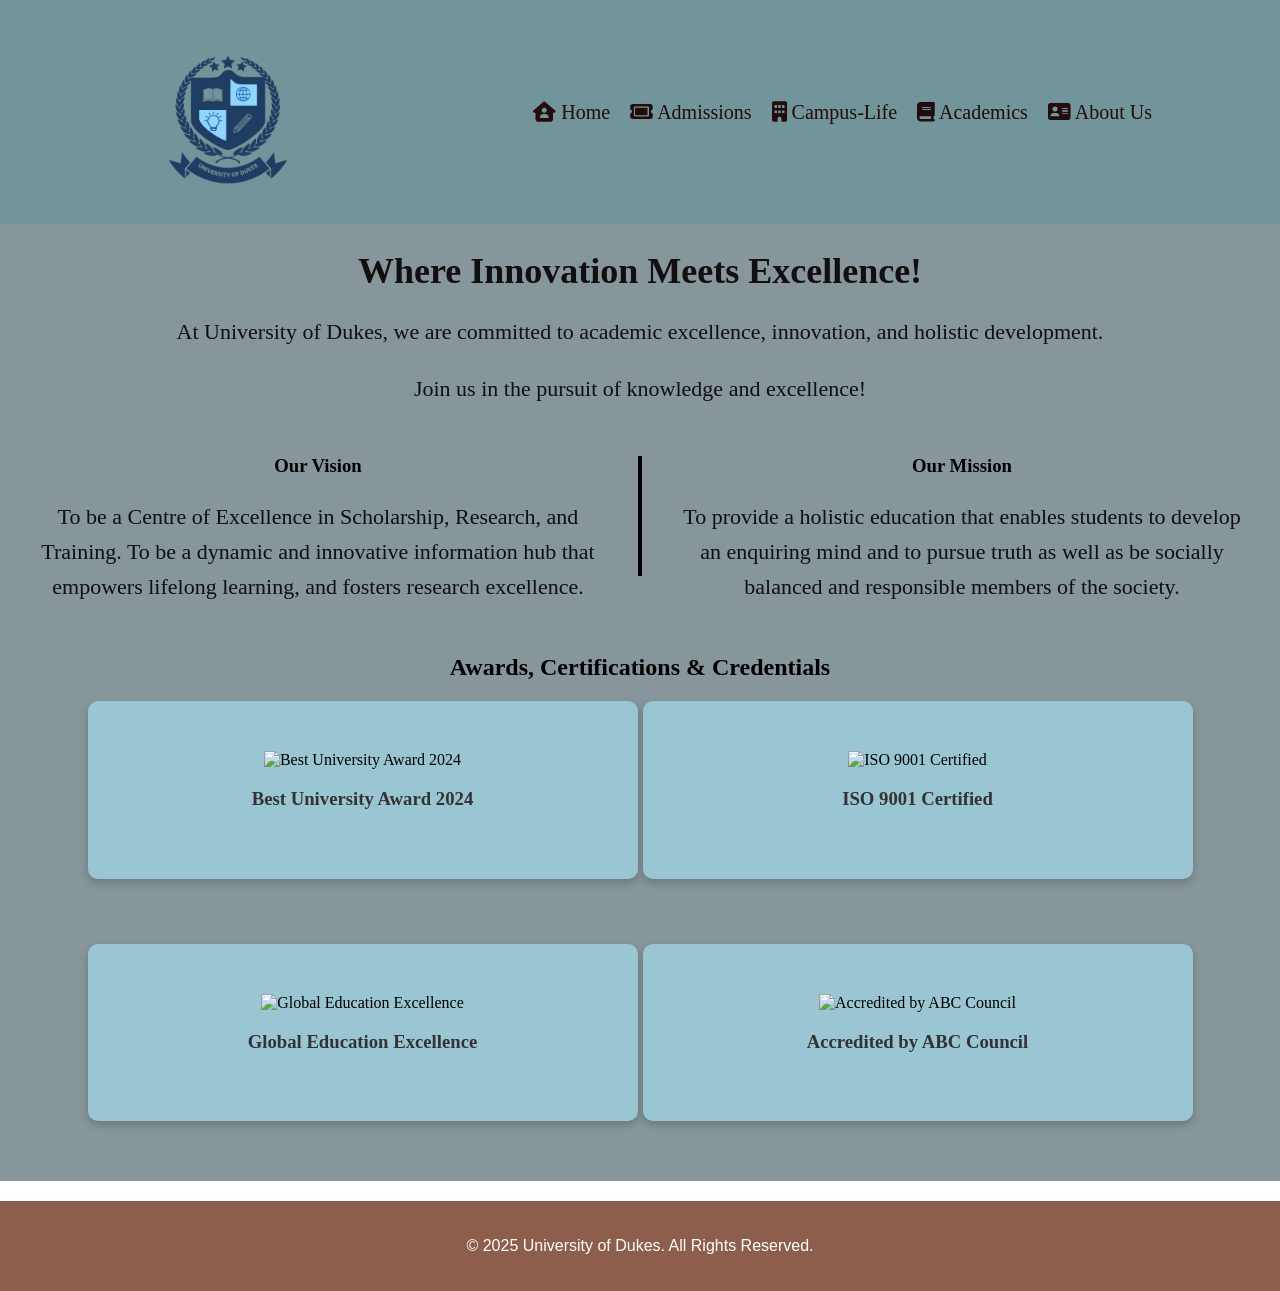
==== about.html @ fa920757 "Initial commit" ====
<!DOCTYPE html>
<html lang="en">
<head>
  <meta charset="UTF-8">
  <meta name="viewport" content="width=device-width, initial-scale=1.0">
  <title>About Us - University of Dukes</title>
  <link rel="stylesheet" href="css/style.css">
  <link rel="stylesheet" href="https://cdnjs.cloudflare.com/ajax/libs/font-awesome/6.5.1/css/all.min.css">
</head>
<body>
  <!-- Navigation -->
  <header>
    <nav>
      <div><img src="images/UoDLogoR.png" alt="logo image" style="width: 200px; height: auto;"></div>
      <div class="nav-links-container">
        <ul class="nav-links">
          <li><a href="index.html"><i class="fa-solid fa-house-user"></i> Home</a></li>
          <li><a href="admissions.html"><i class="fa-solid fa-ticket"></i> Admissions</a></li>
          <li><a href="#"><i class="fa-solid fa-building"></i> Campus-Life</a></li>
          <li><a href="#"><i class="fa-solid fa-book"></i> Academics</a></li>
          <li><a href="about.html"><i class="fa-solid fa-address-card"></i> About Us</a></li>
        </ul>
      </div>
    </nav>
  </header>

  <!--About us section-->
  <section class="about-us" id="about">
    <h2>Where Innovation Meets Excellence!</h2>
    <p>At University of Dukes, we are committed to academic excellence, innovation, and holistic development.</p>
    <p>Join us in the pursuit of knowledge and excellence!</p>

    <div class="about-us-child">
      <div id="vision">
        <h3>Our Vision</h3>
        <p>To be a Centre of Excellence in Scholarship, Research, and Training. To be a dynamic and innovative
            information hub that empowers lifelong learning, and fosters research excellence.</p>
      </div>

      <div class="vertical-line"></div>

      <div id="mission">
        <h3>Our Mission</h3>
        <p>To provide a holistic education that enables students to develop an enquiring mind and to pursue
            truth as well as be socially balanced and responsible members of the society.</p>
      </div>
    </div>

    <h1>Awards, Certifications & Credentials</h1>
    <div class="container-credentials" id="awardsList"></div>
    <script>
      const awards = [
        { title: "Best University Award 2024", image: "./images/trophy.jpg" },
        { title: "ISO 9001 Certified", image: "./images/ISO9001.webp" },
        { title: "Global Education Excellence", image: "./images/trophy 1.jpg" },
        { title: "Accredited by ABC Council", image: "./images/kit.jpg" }
      ];
      const container = document.getElementById("awardsList");
      awards.forEach(award => {
        const card = document.createElement("div");
        card.classList.add("card");
        card.innerHTML = `<img src="${award.image}" alt="${award.title}"><h3>${award.title}</h3>`;
        container.appendChild(card);
      });
    </script>
  </section>

  <!-- Footer -->
  <footer>
    <p>&copy; 2025 University of Dukes. All Rights Reserved.</p>
  </footer>
</body>
</html>
---- css/style.css ----
/* Global Styles */
body {
   font-family: Arial, sans-serif;
   margin: 0;
   padding-top: 100px;
   box-sizing: border-box;
   overflow-x: hidden;
}

/* Hero section */
/* Header and Navigation Styles */
header {
   background: #71959a;
   color: rgb(13, 8, 8);
   padding: 10px 0;
   text-align: center;
   position: fixed;
   width: 100%;
   z-index: 10;
   top: 0;
}

nav {
   display: flex;
   justify-content: space-between;
   align-items: center;
   width: 80%;
   margin: 0 auto;
   padding: 0 20px;
   font-family: 'Kaushan script', static; 
}

.logo {
   font-size: 1px;
   font-weight: bold;
}

.nav-links-container {
   display: flex;
   flex-direction: column;
   align-items: flex-end;
}

.nav-links {
   list-style: none;
   display: flex;
   gap: 20px;
}

.nav-links li {
   display: inline;
}

.nav-links a {
   color: rgb(37, 12, 12);
   text-decoration: none;
   font-size: 20px;
   transition: 0.3s;
}

.nav-links a:hover {
   color: #1f7b48;
}

.social-links {
   display: flex;
   align-items: center;
   gap: 20px;
   justify-content: center;
}

.social-icon {
   color: rgb(49, 7, 7);
   font-size: 18px;
   text-decoration: none;
   
}

.social-icon:hover {
   color: #093d0d;
}

.hero {
   text-align: center;
   color: white;
   height: 100vh;
   width: 98vw;
   display: flex;
   flex-direction: column;
   align-items: center;
   justify-content: center;
}

.hero-content-parent {
   display: flex;
   justify-content: center;
   align-items: center;
   width: 100%;
}
.hero-content {
   bottom: 10%;
   padding: 20px;
   border-radius: 10px;
   margin: auto;
   position: absolute;
   z-index: 10;
  /* backdrop-filter: blur(21px) saturate(157%);*/
  /*-webkit-backdrop-filter: blur(21px) saturate(157%);*/
   background-color: rgba(73, 72, 72, 0.5);
   border-radius: 12px;
   border: 1px solid rgba(209, 213, 219, 0.3);
}

.hero h1 {
   font-size: 42px;
   margin-bottom: 10px;
}

.hero p {
   font-size: 18px;
}

.btn {
   display: inline-block;
   background: #f4a261;
   color: white;
   padding: 10px 20px;
   margin-top: 10px;
   text-decoration: none;
   border-radius: 5px;
   transition: 0.3s;
}

.btn:hover {
   background: #e76f51;
}

/* Swiper Styles */
.swiper {
   width: 100%;
   height: 100svh;
   margin: auto;
   position: relative;
}

.swiper-slide img {
   width: 100%;
   border-radius: 10px;
}

/*about section*/
#about {
   background-color: rgb(134, 150, 155);
   text-align: center; 
   padding-top: 100px; 
   font-family: 'cizel', variable; 
}

.about-us h2 {
   font-family: 'kaushan script', static; 
   font-size: 36px;
   margin-bottom: 20px;
   color: #110f0f;
   padding-top: 20px;
}
.about-us p {
   font-size: 22px;
   color: #110f0f;
   margin-bottom: 20px;
   line-height: 1.6;
   padding: 0 20px;
}


.about-us-child {
   display: flex;
   padding: 10px 10px; 
   justify-content: center;
}

.about-us-child #vision{
   max-width: 600px;
   font-family: 'kaushan script', static; 
}

.about-us-child #mission{
   max-width: 600px;
   font-family: 'kaushan script', static; 
}

.container-credentials {
   max-width: 1200px;
   margin: 20px auto;
   display: flex;
   flex-wrap: wrap;
   justify-content: center;
   gap: 5px;
}

.card {
   background: rgba(166, 224, 242, 0.64);
   padding: 50px;
   margin-bottom: 5%;
   width: 450px;
   border-radius: 10px;
   box-shadow: 0 4px 8px rgba(0, 0, 0, 0.2);
   transition: 0.3s;
}

.card:hover {
   transform: translateY(-5px);
   box-shadow: 0 6px 12px rgba(0, 0, 0, 0.3);
}

.card img {
   width: 250px;
   height: 150px;
   object-fit: contain;
}

.card h3 {
   color: #333;
}

.vertical-line {
   height: 120px;
   width: 4px; 
   background-color: black;
   margin: 20px;
}

/* Features Section */
.features {
   display: flex;
   justify-content: space-around;
   padding: 30px 20px;
   text-align: center;  
}

/* Defines a "wiggle" animation for elements when hovered. */
@keyframes wiggle {
   0% { transform: translateX(0); }
   25% { transform: translateX(5px); }
   50% { transform: translateX(-5px); }
   75% { transform: translateX(5px); }
   100% { transform: translateX(0); }
}

.feature:hover {
   animation: wiggle 0.3s ease-in-out;
}

.feature {
   max-width: 375px;
   background-color: #8d5e4c;
}

.feature img {
   width: 100%;
   border-radius: 10px;
   padding: 8px;
}

.feature h3 {
   margin-top: 10px;
   color: #8a919c;
}

/* Registration form*/
.container-form {
   background: url('../images/boy.jpg') no-repeat center center/cover; 
   padding: 10% 0;       
}

.names {
   display: flex;
   gap: 10%;
   width: 100%;
}

.names div {
   width: 50%;
}

.names div div {
   width: 100%;
}

#admissions-form {
   max-width: 900px;
   background-color: rgba(185, 178, 178, 0.43);
   padding: 20px;
   border-radius: 10px;
   box-shadow: 0px 0px 10px rgba(0, 0, 0, 0.1);
   margin: auto;
   width: 50%;
}

h2 {
   text-align: center;
   color: #110f0f;
}

label {
   font-weight: bold;
   display: flex;
   margin-top: 10px;
}

input, select, textarea {
   width: 95%;
   padding: 8px;
   margin-top: 5px;
   border: 1px solid #ccc;
   border-radius: 10px;
}

select {
   width: 100%;
}

.consent {
   display: flex;
   align-items: center;
   justify-content: center;
   margin-top: 10px;
}

.consent input {
   margin-right: 2px;
   width: 10%;
}

/* Styles the form submit button with a green background and white text */
button {
   width: 100%;
   padding: 10px;
   background: #22562e;
   color: white;
   border: none;
   border-radius: 5px;
   font-size: 16px;
   margin-top: 15px;
   cursor: pointer;
}

/* Changes background color on hover */
button:hover {
   background: #3d93a8;
}

/* Footer */
footer {
   background: #8d5e4c; 
   color: white;
   text-align: center;
   padding: 20px;
   margin-top: 20px;
}

.social-links {
   display: flex;
   align-items: center;
   gap: 20px;
}

.social-icon {
   color: rgb(49, 7, 7);
   font-size: 18px;
   text-decoration: none;
   
}

/* Enables smooth scrolling when navigating within the page */
html {
   scroll-behavior: smooth;
}

/* horizontal line between sections */
hr {
   border: none;
   height: 2px;
   background-color: black;
   margin: 20px 0;
}
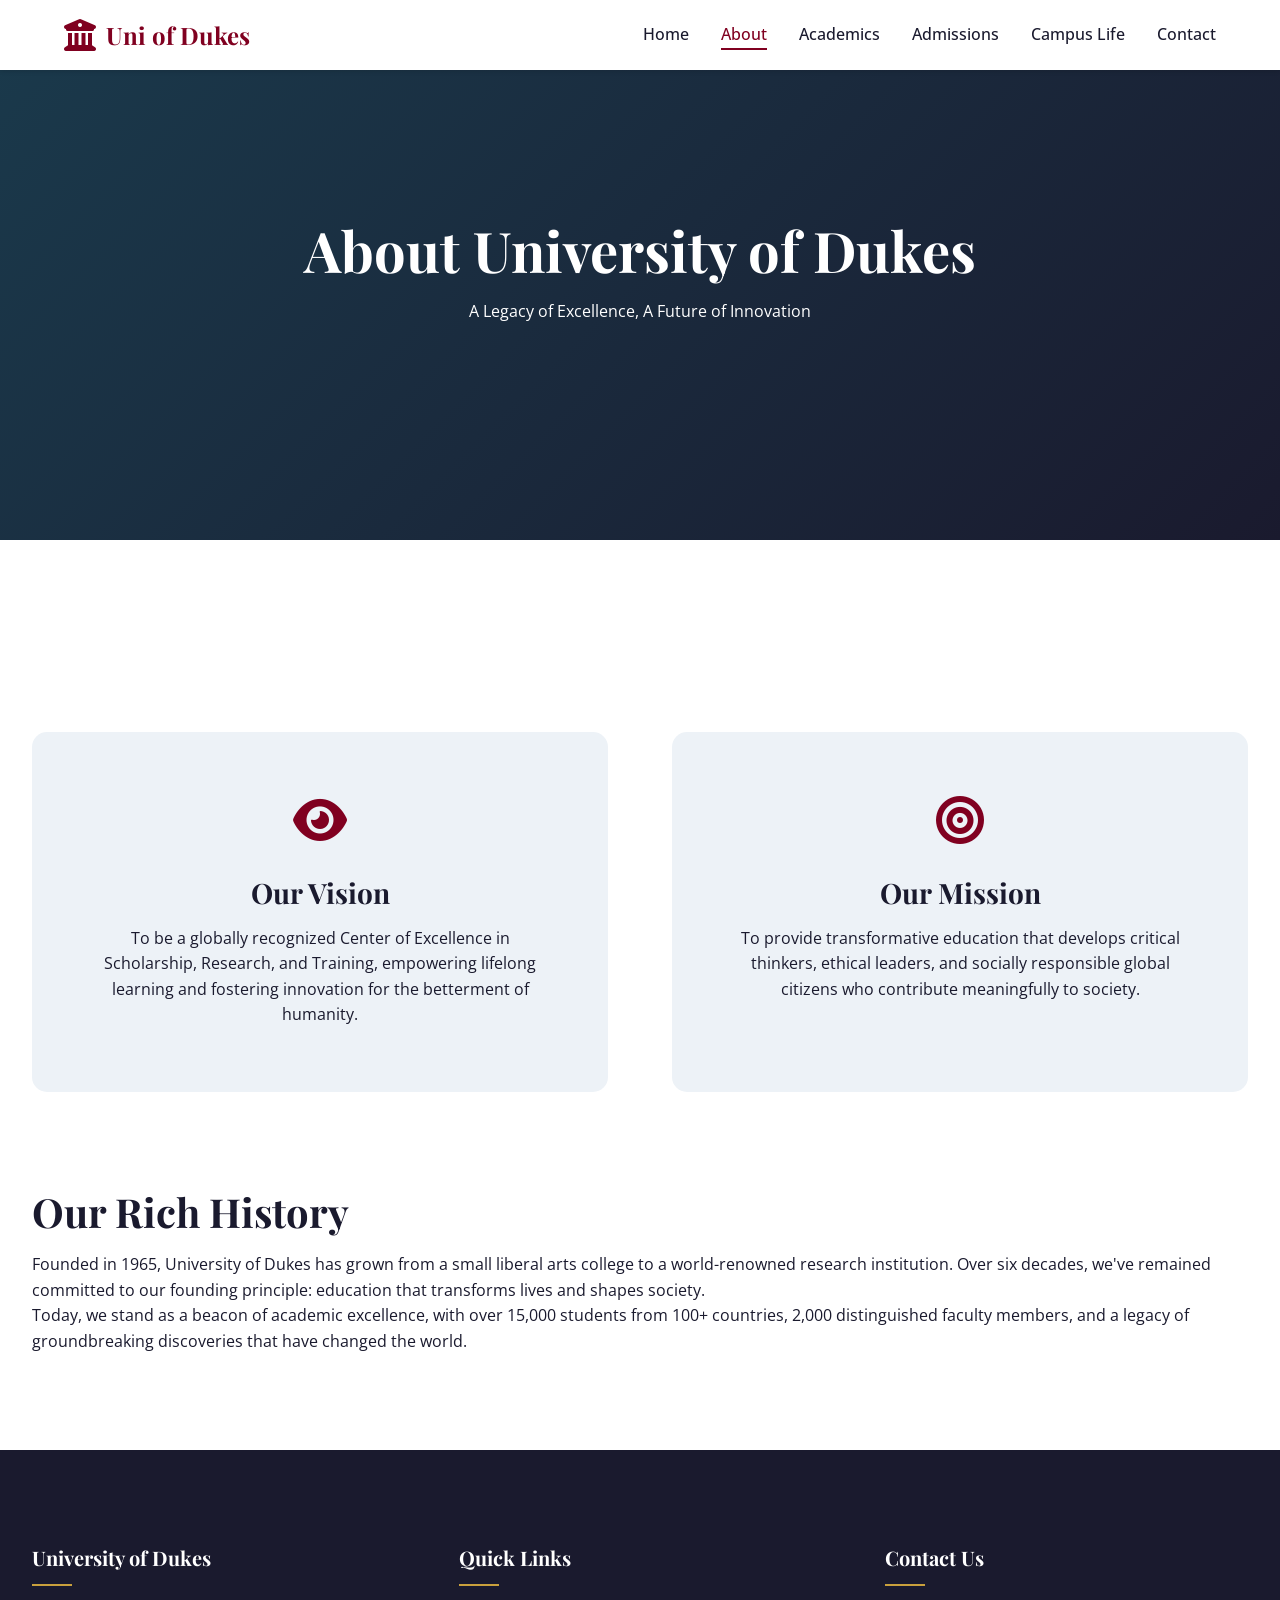
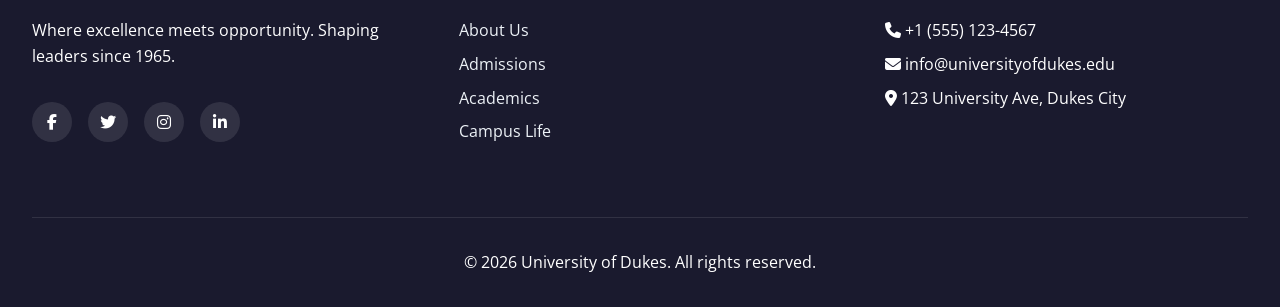
==== commit d861b2c1: "Edited and updated the assignment website" ====
--- a/about.html
+++ b/about.html
@@ -1,73 +1,102 @@
 <!DOCTYPE html>
 <html lang="en">
 <head>
-  <meta charset="UTF-8">
-  <meta name="viewport" content="width=device-width, initial-scale=1.0">
-  <title>About Us - University of Dukes</title>
-  <link rel="stylesheet" href="css/style.css">
-  <link rel="stylesheet" href="https://cdnjs.cloudflare.com/ajax/libs/font-awesome/6.5.1/css/all.min.css">
+    <meta charset="UTF-8">
+    <meta name="viewport" content="width=device-width, initial-scale=1.0">
+    <title>About Us - University of Dukes</title>
+    <link href="https://fonts.googleapis.com/css2?family=Playfair+Display:wght@400;500;600;700;800;900&family=Open+Sans:wght@300;400;500;600;700;800&display=swap" rel="stylesheet">
+    <link rel="stylesheet" href="css/style.css">
+    <link rel="stylesheet" href="https://cdnjs.cloudflare.com/ajax/libs/font-awesome/6.5.1/css/all.min.css">
 </head>
 <body>
-  <!-- Navigation -->
-  <header>
-    <nav>
-      <div><img src="images/UoDLogoR.png" alt="logo image" style="width: 200px; height: auto;"></div>
-      <div class="nav-links-container">
-        <ul class="nav-links">
-          <li><a href="index.html"><i class="fa-solid fa-house-user"></i> Home</a></li>
-          <li><a href="admissions.html"><i class="fa-solid fa-ticket"></i> Admissions</a></li>
-          <li><a href="#"><i class="fa-solid fa-building"></i> Campus-Life</a></li>
-          <li><a href="#"><i class="fa-solid fa-book"></i> Academics</a></li>
-          <li><a href="about.html"><i class="fa-solid fa-address-card"></i> About Us</a></li>
-        </ul>
-      </div>
+
+    <nav class="navbar">
+        <div class="nav-container">
+            <div class="logo">
+                <i class="fas fa-university logo-icon"></i>
+                <span class="logo-text">Uni of Dukes</span>
+            </div>
+            <ul class="nav-menu">
+                <li><a href="index.html" class="nav-link">Home</a></li>
+                <li><a href="about.html" class="nav-link active">About</a></li>
+                <li><a href="academics.html" class="nav-link">Academics</a></li>
+                <li><a href="admissions.html" class="nav-link">Admissions</a></li>
+                <li><a href="campus-life.html" class="nav-link">Campus Life</a></li>
+                <li><a href="contact.html" class="nav-link">Contact</a></li>
+            </ul>
+            <div class="hamburger">
+                <i class="fas fa-bars"></i>
+            </div>
+        </div>
     </nav>
-  </header>
 
-  <!--About us section-->
-  <section class="about-us" id="about">
-    <h2>Where Innovation Meets Excellence!</h2>
-    <p>At University of Dukes, we are committed to academic excellence, innovation, and holistic development.</p>
-    <p>Join us in the pursuit of knowledge and excellence!</p>
+    <section class="about-hero">
+        <div>
+            <h1>About University of Dukes</h1>
+            <p>A Legacy of Excellence, A Future of Innovation</p>
+        </div>
+    </section>
 
-    <div class="about-us-child">
-      <div id="vision">
-        <h3>Our Vision</h3>
-        <p>To be a Centre of Excellence in Scholarship, Research, and Training. To be a dynamic and innovative
-            information hub that empowers lifelong learning, and fosters research excellence.</p>
-      </div>
+    <section class="about-content">
+        <div class="container">
+            <div class="mission-vision">
+                <div class="mv-card">
+                    <i class="fas fa-eye mv-icon"></i>
+                    <h3>Our Vision</h3>
+                    <p>To be a globally recognized Center of Excellence in Scholarship, Research, and Training, empowering lifelong learning and fostering innovation for the betterment of humanity.</p>
+                </div>
+                <div class="mv-card">
+                    <i class="fas fa-bullseye mv-icon"></i>
+                    <h3>Our Mission</h3>
+                    <p>To provide transformative education that develops critical thinkers, ethical leaders, and socially responsible global citizens who contribute meaningfully to society.</p>
+                </div>
+            </div>
 
-      <div class="vertical-line"></div>
+            <div class="history">
+                <h2>Our Rich History</h2>
+                <p>Founded in 1965, University of Dukes has grown from a small liberal arts college to a world-renowned research institution. Over six decades, we've remained committed to our founding principle: education that transforms lives and shapes society.</p>
+                <p>Today, we stand as a beacon of academic excellence, with over 15,000 students from 100+ countries, 2,000 distinguished faculty members, and a legacy of groundbreaking discoveries that have changed the world.</p>
+            </div>
+        </div>
+    </section>
 
-      <div id="mission">
-        <h3>Our Mission</h3>
-        <p>To provide a holistic education that enables students to develop an enquiring mind and to pursue
-            truth as well as be socially balanced and responsible members of the society.</p>
-      </div>
-    </div>
+    <footer class="footer">
+        <div class="container">
+            <div class="footer-grid">
+                <div>
+                    <h4>University of Dukes</h4>
+                    <p>Where excellence meets opportunity. Shaping leaders since 1965.</p>
+                    <div class="social-links">
+                        <a href="#" class="social-link"><i class="fab fa-facebook-f"></i></a>
+                        <a href="#" class="social-link"><i class="fab fa-twitter"></i></a>
+                        <a href="#" class="social-link"><i class="fab fa-instagram"></i></a>
+                        <a href="#" class="social-link"><i class="fab fa-linkedin-in"></i></a>
+                    </div>
+                </div>
+                <div>
+                    <h4>Quick Links</h4>
+                    <ul class="footer-links">
+                        <li><a href="about.html">About Us</a></li>
+                        <li><a href="admissions.html">Admissions</a></li>
+                        <li><a href="academics.html">Academics</a></li>
+                        <li><a href="campus-life.html">Campus Life</a></li>
+                    </ul>
+                </div>
+                <div>
+                    <h4>Contact Us</h4>
+                    <ul class="footer-links">
+                        <li><i class="fas fa-phone"></i> +1 (555) 123-4567</li>
+                        <li><i class="fas fa-envelope"></i> info@universityofdukes.edu</li>
+                        <li><i class="fas fa-map-marker-alt"></i> 123 University Ave, Dukes City</li>
+                    </ul>
+                </div>
+            </div>
+            <div class="footer-bottom">
+                <p>&copy; 2025 University of Dukes. All rights reserved.</p>
+            </div>
+        </div>
+    </footer>
 
-    <h1>Awards, Certifications & Credentials</h1>
-    <div class="container-credentials" id="awardsList"></div>
-    <script>
-      const awards = [
-        { title: "Best University Award 2024", image: "./images/trophy.jpg" },
-        { title: "ISO 9001 Certified", image: "./images/ISO9001.webp" },
-        { title: "Global Education Excellence", image: "./images/trophy 1.jpg" },
-        { title: "Accredited by ABC Council", image: "./images/kit.jpg" }
-      ];
-      const container = document.getElementById("awardsList");
-      awards.forEach(award => {
-        const card = document.createElement("div");
-        card.classList.add("card");
-        card.innerHTML = `<img src="${award.image}" alt="${award.title}"><h3>${award.title}</h3>`;
-        container.appendChild(card);
-      });
-    </script>
-  </section>
-
-  <!-- Footer -->
-  <footer>
-    <p>&copy; 2025 University of Dukes. All Rights Reserved.</p>
-  </footer>
+    <script src="js/main.js"></script>
 </body>
-</html>
+</html>
--- a/css/style.css
+++ b/css/style.css
@@ -1,386 +1,708 @@
-/* Global Styles */
+/* ========================================
+   UNIVERSITY OF DUKES - MAIN STYLESHEET
+   Modern Professional Design
+   ======================================== */
+
+/* ---------- VARIABLES ---------- */
+:root {
+    /* Colors */
+    --primary: #800020;
+    --primary-dark: #5a0016;
+    --primary-light: #b31b3c;
+    --secondary: #1a3a4c;
+    --secondary-light: #2a5a74;
+    --accent: #c9a03d;
+    --accent-light: #e0b85e;
+    --dark: #1a1a2e;
+    --gray: #4a5568;
+    --light-gray: #edf2f7;
+    --white: #ffffff;
+    --black: #0a0a0a;
+    --success: #2e7d32;
+    --error: #c62828;
+    
+    /* Typography */
+    --font-heading: 'Playfair Display', serif;
+    --font-body: 'Open Sans', sans-serif;
+    
+    /* Spacing */
+    --spacing-xs: 0.5rem;
+    --spacing-sm: 1rem;
+    --spacing-md: 2rem;
+    --spacing-lg: 4rem;
+    --spacing-xl: 6rem;
+    
+    /* Effects */
+    --shadow-sm: 0 2px 4px rgba(0,0,0,0.1);
+    --shadow-md: 0 4px 8px rgba(0,0,0,0.12);
+    --shadow-lg: 0 10px 25px rgba(0,0,0,0.15);
+    --shadow-xl: 0 20px 40px rgba(0,0,0,0.2);
+    --transition: all 0.3s ease;
+}
+
+/* ---------- RESET ---------- */
+* {
+    margin: 0;
+    padding: 0;
+    box-sizing: border-box;
+}
+
+html {
+    scroll-behavior: smooth;
+    font-size: 16px;
+}
+
 body {
-   font-family: Arial, sans-serif;
-   margin: 0;
-   padding-top: 100px;
-   box-sizing: border-box;
-   overflow-x: hidden;
-}
-
-/* Hero section */
-/* Header and Navigation Styles */
-header {
-   background: #71959a;
-   color: rgb(13, 8, 8);
-   padding: 10px 0;
-   text-align: center;
-   position: fixed;
-   width: 100%;
-   z-index: 10;
-   top: 0;
-}
-
-nav {
-   display: flex;
-   justify-content: space-between;
-   align-items: center;
-   width: 80%;
-   margin: 0 auto;
-   padding: 0 20px;
-   font-family: 'Kaushan script', static; 
+    font-family: var(--font-body);
+    color: var(--dark);
+    line-height: 1.6;
+    overflow-x: hidden;
+}
+
+/* ---------- TYPOGRAPHY ---------- */
+h1, h2, h3, h4, h5, h6 {
+    font-family: var(--font-heading);
+    font-weight: 700;
+    line-height: 1.2;
+    margin-bottom: var(--spacing-sm);
+}
+
+h1 { font-size: 3.5rem; }
+h2 { font-size: 2.5rem; }
+h3 { font-size: 1.75rem; }
+h4 { font-size: 1.25rem; }
+
+/* ---------- UTILITY CLASSES ---------- */
+.container {
+    max-width: 1280px;
+    margin: 0 auto;
+    padding: 0 var(--spacing-md);
+}
+
+.section {
+    padding: var(--spacing-xl) 0;
+}
+
+.section-title {
+    text-align: center;
+    margin-bottom: var(--spacing-lg);
+    position: relative;
+    padding-bottom: var(--spacing-sm);
+}
+
+.section-title::after {
+    content: '';
+    position: absolute;
+    bottom: 0;
+    left: 50%;
+    transform: translateX(-50%);
+    width: 80px;
+    height: 3px;
+    background: var(--accent);
+}
+
+.btn {
+    display: inline-block;
+    padding: 12px 30px;
+    border-radius: 40px;
+    text-decoration: none;
+    font-weight: 600;
+    transition: var(--transition);
+    cursor: pointer;
+    border: none;
+    font-size: 1rem;
+}
+
+.btn-primary {
+    background: var(--primary);
+    color: var(--white);
+}
+
+.btn-primary:hover {
+    background: var(--primary-dark);
+    transform: translateY(-2px);
+    box-shadow: var(--shadow-md);
+}
+
+.btn-outline {
+    border: 2px solid var(--primary);
+    color: var(--primary);
+    background: transparent;
+}
+
+.btn-outline:hover {
+    background: var(--primary);
+    color: var(--white);
+}
+
+/* ---------- NAVIGATION ---------- */
+.navbar {
+    position: fixed;
+    top: 0;
+    width: 100%;
+    background: var(--white);
+    box-shadow: var(--shadow-sm);
+    z-index: 1000;
+    transition: var(--transition);
+}
+
+.navbar.scrolled {
+    box-shadow: var(--shadow-lg);
+}
+
+.nav-container {
+    display: flex;
+    justify-content: space-between;
+    align-items: center;
+    padding: 1rem 5%;
+    max-width: 1400px;
+    margin: 0 auto;
 }
 
 .logo {
-   font-size: 1px;
-   font-weight: bold;
-}
-
-.nav-links-container {
-   display: flex;
-   flex-direction: column;
-   align-items: flex-end;
-}
-
-.nav-links {
-   list-style: none;
-   display: flex;
-   gap: 20px;
-}
-
-.nav-links li {
-   display: inline;
-}
-
-.nav-links a {
-   color: rgb(37, 12, 12);
-   text-decoration: none;
-   font-size: 20px;
-   transition: 0.3s;
-}
-
-.nav-links a:hover {
-   color: #1f7b48;
+    display: flex;
+    align-items: center;
+    gap: 10px;
+}
+
+.logo-icon {
+    font-size: 2rem;
+    color: var(--primary);
+}
+
+.logo-text {
+    font-size: 1.5rem;
+    font-weight: 700;
+    font-family: var(--font-heading);
+    color: var(--primary);
+}
+
+.nav-menu {
+    display: flex;
+    gap: 2rem;
+    list-style: none;
+}
+
+.nav-link {
+    text-decoration: none;
+    color: var(--dark);
+    font-weight: 500;
+    transition: var(--transition);
+    position: relative;
+}
+
+.nav-link::after {
+    content: '';
+    position: absolute;
+    bottom: -5px;
+    left: 0;
+    width: 0;
+    height: 2px;
+    background: var(--primary);
+    transition: var(--transition);
+}
+
+.nav-link:hover::after,
+.nav-link.active::after {
+    width: 100%;
+}
+
+.nav-link:hover,
+.nav-link.active {
+    color: var(--primary);
+}
+
+.hamburger {
+    display: none;
+    cursor: pointer;
+}
+
+/* ---------- HERO SECTION ---------- */
+.hero {
+    height: 100vh;
+    background: linear-gradient(135deg, var(--secondary) 0%, var(--dark) 100%);
+    position: relative;
+    overflow: hidden;
+}
+
+.hero-content {
+    position: absolute;
+    top: 50%;
+    left: 50%;
+    transform: translate(-50%, -50%);
+    text-align: center;
+    color: var(--white);
+    z-index: 2;
+    width: 90%;
+    max-width: 800px;
+}
+
+.hero h1 {
+    font-size: 4rem;
+    margin-bottom: var(--spacing-md);
+    animation: fadeInUp 1s ease;
+}
+
+.hero p {
+    font-size: 1.25rem;
+    margin-bottom: var(--spacing-lg);
+    animation: fadeInUp 1s ease 0.2s both;
+}
+
+.hero .btn {
+    animation: fadeInUp 1s ease 0.4s both;
+}
+
+.hero-bg {
+    position: absolute;
+    width: 100%;
+    height: 100%;
+    object-fit: cover;
+    opacity: 0.3;
+}
+
+/* ---------- FEATURES SECTION ---------- */
+.features {
+    background: var(--light-gray);
+}
+
+.features-grid {
+    display: grid;
+    grid-template-columns: repeat(auto-fit, minmax(300px, 1fr));
+    gap: var(--spacing-lg);
+}
+
+.feature-card {
+    background: var(--white);
+    border-radius: 15px;
+    padding: var(--spacing-lg);
+    text-align: center;
+    transition: var(--transition);
+    box-shadow: var(--shadow-sm);
+}
+
+.feature-card:hover {
+    transform: translateY(-5px);
+    box-shadow: var(--shadow-lg);
+}
+
+.feature-icon {
+    font-size: 3rem;
+    color: var(--primary);
+    margin-bottom: var(--spacing-md);
+}
+
+.feature-card h3 {
+    margin-bottom: var(--spacing-sm);
+    color: var(--secondary);
+}
+
+/* ---------- STATS SECTION ---------- */
+.stats {
+    background: linear-gradient(135deg, var(--primary), var(--primary-dark));
+    color: var(--white);
+}
+
+.stats-grid {
+    display: grid;
+    grid-template-columns: repeat(auto-fit, minmax(200px, 1fr));
+    gap: var(--spacing-lg);
+    text-align: center;
+}
+
+.stat-number {
+    font-size: 3rem;
+    font-weight: 700;
+    font-family: var(--font-heading);
+    display: block;
+}
+
+.stat-label {
+    font-size: 1rem;
+    opacity: 0.9;
+}
+
+/* ---------- PROGRAMS SECTION ---------- */
+.programs-grid {
+    display: grid;
+    grid-template-columns: repeat(auto-fit, minmax(280px, 1fr));
+    gap: var(--spacing-md);
+}
+
+.program-card {
+    background: var(--white);
+    border-radius: 12px;
+    overflow: hidden;
+    box-shadow: var(--shadow-sm);
+    transition: var(--transition);
+}
+
+.program-card:hover {
+    transform: translateY(-5px);
+    box-shadow: var(--shadow-lg);
+}
+
+.program-image {
+    width: 100%;
+    height: 200px;
+    object-fit: cover;
+}
+
+.program-content {
+    padding: var(--spacing-md);
+}
+
+.program-title {
+    color: var(--primary);
+    margin-bottom: var(--spacing-xs);
+}
+
+.program-duration {
+    color: var(--gray);
+    font-size: 0.875rem;
+    margin-bottom: var(--spacing-sm);
+}
+
+/* ---------- CAMPUS LIFE SECTION ---------- */
+.campus-gallery {
+    display: grid;
+    grid-template-columns: repeat(auto-fit, minmax(300px, 1fr));
+    gap: var(--spacing-md);
+}
+
+.gallery-item {
+    position: relative;
+    border-radius: 12px;
+    overflow: hidden;
+    cursor: pointer;
+}
+
+.gallery-item img {
+    width: 100%;
+    height: 250px;
+    object-fit: cover;
+    transition: var(--transition);
+}
+
+.gallery-item:hover img {
+    transform: scale(1.05);
+}
+
+.gallery-overlay {
+    position: absolute;
+    bottom: -100%;
+    left: 0;
+    right: 0;
+    background: linear-gradient(transparent, rgba(0,0,0,0.8));
+    padding: var(--spacing-md);
+    transition: var(--transition);
+}
+
+.gallery-item:hover .gallery-overlay {
+    bottom: 0;
+}
+
+/* ---------- ABOUT PAGE ---------- */
+.about-hero {
+    height: 60vh;
+    background: linear-gradient(135deg, var(--secondary), var(--dark));
+    position: relative;
+    display: flex;
+    align-items: center;
+    justify-content: center;
+    text-align: center;
+    color: var(--white);
+}
+
+.about-content {
+    padding: var(--spacing-xl) 0;
+}
+
+.mission-vision {
+    display: grid;
+    grid-template-columns: repeat(auto-fit, minmax(300px, 1fr));
+    gap: var(--spacing-lg);
+    margin: var(--spacing-xl) 0;
+}
+
+.mv-card {
+    text-align: center;
+    padding: var(--spacing-lg);
+    background: var(--light-gray);
+    border-radius: 15px;
+}
+
+.mv-icon {
+    font-size: 3rem;
+    color: var(--primary);
+    margin-bottom: var(--spacing-md);
+}
+
+/* ---------- ADMISSIONS FORM ---------- */
+.admissions-hero {
+    height: 50vh;
+    background: linear-gradient(135deg, var(--secondary), var(--dark));
+    display: flex;
+    align-items: center;
+    justify-content: center;
+    text-align: center;
+    color: var(--white);
+}
+
+.form-container {
+    max-width: 800px;
+    margin: var(--spacing-xl) auto;
+    background: var(--white);
+    border-radius: 20px;
+    box-shadow: var(--shadow-lg);
+    overflow: hidden;
+}
+
+.form-header {
+    background: var(--primary);
+    color: var(--white);
+    padding: var(--spacing-md);
+    text-align: center;
+}
+
+.admission-form {
+    padding: var(--spacing-lg);
+}
+
+.form-group {
+    margin-bottom: var(--spacing-md);
+}
+
+.form-group label {
+    display: block;
+    margin-bottom: var(--spacing-xs);
+    font-weight: 500;
+    color: var(--dark);
+}
+
+.form-group input,
+.form-group select,
+.form-group textarea {
+    width: 100%;
+    padding: 12px;
+    border: 1px solid #ddd;
+    border-radius: 8px;
+    font-family: var(--font-body);
+    transition: var(--transition);
+}
+
+.form-group input:focus,
+.form-group select:focus,
+.form-group textarea:focus {
+    outline: none;
+    border-color: var(--primary);
+    box-shadow: 0 0 0 3px rgba(128,0,32,0.1);
+}
+
+.form-row {
+    display: grid;
+    grid-template-columns: 1fr 1fr;
+    gap: var(--spacing-md);
+}
+
+.checkbox-group {
+    display: flex;
+    align-items: center;
+    gap: var(--spacing-sm);
+}
+
+.checkbox-group input {
+    width: auto;
+}
+
+/* ---------- CONTACT PAGE ---------- */
+.contact-section {
+    padding: var(--spacing-xl) 0;
+}
+
+.contact-grid {
+    display: grid;
+    grid-template-columns: repeat(auto-fit, minmax(350px, 1fr));
+    gap: var(--spacing-lg);
+}
+
+.contact-info {
+    background: var(--light-gray);
+    padding: var(--spacing-lg);
+    border-radius: 15px;
+}
+
+.contact-item {
+    display: flex;
+    align-items: center;
+    gap: var(--spacing-md);
+    margin-bottom: var(--spacing-md);
+    padding: var(--spacing-sm);
+    border-radius: 10px;
+    transition: var(--transition);
+}
+
+.contact-item:hover {
+    background: var(--white);
+    transform: translateX(5px);
+}
+
+.contact-icon {
+    width: 50px;
+    height: 50px;
+    background: var(--primary);
+    border-radius: 50%;
+    display: flex;
+    align-items: center;
+    justify-content: center;
+    color: var(--white);
+    font-size: 1.25rem;
+}
+
+.map-container {
+    border-radius: 15px;
+    overflow: hidden;
+    box-shadow: var(--shadow-md);
+}
+
+/* ---------- FOOTER ---------- */
+.footer {
+    background: var(--dark);
+    color: var(--white);
+    padding: var(--spacing-xl) 0 var(--spacing-md);
+}
+
+.footer-grid {
+    display: grid;
+    grid-template-columns: repeat(auto-fit, minmax(250px, 1fr));
+    gap: var(--spacing-lg);
+    margin-bottom: var(--spacing-lg);
+}
+
+.footer h4 {
+    margin-bottom: var(--spacing-md);
+    position: relative;
+    padding-bottom: var(--spacing-sm);
+}
+
+.footer h4::after {
+    content: '';
+    position: absolute;
+    bottom: 0;
+    left: 0;
+    width: 40px;
+    height: 2px;
+    background: var(--accent);
+}
+
+.footer-links {
+    list-style: none;
+}
+
+.footer-links li {
+    margin-bottom: var(--spacing-xs);
+}
+
+.footer-links a {
+    color: var(--light-gray);
+    text-decoration: none;
+    transition: var(--transition);
+}
+
+.footer-links a:hover {
+    color: var(--accent);
+    padding-left: 5px;
 }
 
 .social-links {
-   display: flex;
-   align-items: center;
-   gap: 20px;
-   justify-content: center;
-}
-
-.social-icon {
-   color: rgb(49, 7, 7);
-   font-size: 18px;
-   text-decoration: none;
-   
-}
-
-.social-icon:hover {
-   color: #093d0d;
-}
-
-.hero {
-   text-align: center;
-   color: white;
-   height: 100vh;
-   width: 98vw;
-   display: flex;
-   flex-direction: column;
-   align-items: center;
-   justify-content: center;
-}
-
-.hero-content-parent {
-   display: flex;
-   justify-content: center;
-   align-items: center;
-   width: 100%;
-}
-.hero-content {
-   bottom: 10%;
-   padding: 20px;
-   border-radius: 10px;
-   margin: auto;
-   position: absolute;
-   z-index: 10;
-  /* backdrop-filter: blur(21px) saturate(157%);*/
-  /*-webkit-backdrop-filter: blur(21px) saturate(157%);*/
-   background-color: rgba(73, 72, 72, 0.5);
-   border-radius: 12px;
-   border: 1px solid rgba(209, 213, 219, 0.3);
-}
-
-.hero h1 {
-   font-size: 42px;
-   margin-bottom: 10px;
-}
-
-.hero p {
-   font-size: 18px;
-}
-
-.btn {
-   display: inline-block;
-   background: #f4a261;
-   color: white;
-   padding: 10px 20px;
-   margin-top: 10px;
-   text-decoration: none;
-   border-radius: 5px;
-   transition: 0.3s;
-}
-
-.btn:hover {
-   background: #e76f51;
-}
-
-/* Swiper Styles */
-.swiper {
-   width: 100%;
-   height: 100svh;
-   margin: auto;
-   position: relative;
-}
-
-.swiper-slide img {
-   width: 100%;
-   border-radius: 10px;
-}
-
-/*about section*/
-#about {
-   background-color: rgb(134, 150, 155);
-   text-align: center; 
-   padding-top: 100px; 
-   font-family: 'cizel', variable; 
-}
-
-.about-us h2 {
-   font-family: 'kaushan script', static; 
-   font-size: 36px;
-   margin-bottom: 20px;
-   color: #110f0f;
-   padding-top: 20px;
-}
-.about-us p {
-   font-size: 22px;
-   color: #110f0f;
-   margin-bottom: 20px;
-   line-height: 1.6;
-   padding: 0 20px;
-}
-
-
-.about-us-child {
-   display: flex;
-   padding: 10px 10px; 
-   justify-content: center;
-}
-
-.about-us-child #vision{
-   max-width: 600px;
-   font-family: 'kaushan script', static; 
-}
-
-.about-us-child #mission{
-   max-width: 600px;
-   font-family: 'kaushan script', static; 
-}
-
-.container-credentials {
-   max-width: 1200px;
-   margin: 20px auto;
-   display: flex;
-   flex-wrap: wrap;
-   justify-content: center;
-   gap: 5px;
-}
-
-.card {
-   background: rgba(166, 224, 242, 0.64);
-   padding: 50px;
-   margin-bottom: 5%;
-   width: 450px;
-   border-radius: 10px;
-   box-shadow: 0 4px 8px rgba(0, 0, 0, 0.2);
-   transition: 0.3s;
-}
-
-.card:hover {
-   transform: translateY(-5px);
-   box-shadow: 0 6px 12px rgba(0, 0, 0, 0.3);
-}
-
-.card img {
-   width: 250px;
-   height: 150px;
-   object-fit: contain;
-}
-
-.card h3 {
-   color: #333;
-}
-
-.vertical-line {
-   height: 120px;
-   width: 4px; 
-   background-color: black;
-   margin: 20px;
-}
-
-/* Features Section */
-.features {
-   display: flex;
-   justify-content: space-around;
-   padding: 30px 20px;
-   text-align: center;  
-}
-
-/* Defines a "wiggle" animation for elements when hovered. */
-@keyframes wiggle {
-   0% { transform: translateX(0); }
-   25% { transform: translateX(5px); }
-   50% { transform: translateX(-5px); }
-   75% { transform: translateX(5px); }
-   100% { transform: translateX(0); }
-}
-
-.feature:hover {
-   animation: wiggle 0.3s ease-in-out;
-}
-
-.feature {
-   max-width: 375px;
-   background-color: #8d5e4c;
-}
-
-.feature img {
-   width: 100%;
-   border-radius: 10px;
-   padding: 8px;
-}
-
-.feature h3 {
-   margin-top: 10px;
-   color: #8a919c;
-}
-
-/* Registration form*/
-.container-form {
-   background: url('../images/boy.jpg') no-repeat center center/cover; 
-   padding: 10% 0;       
-}
-
-.names {
-   display: flex;
-   gap: 10%;
-   width: 100%;
-}
-
-.names div {
-   width: 50%;
-}
-
-.names div div {
-   width: 100%;
-}
-
-#admissions-form {
-   max-width: 900px;
-   background-color: rgba(185, 178, 178, 0.43);
-   padding: 20px;
-   border-radius: 10px;
-   box-shadow: 0px 0px 10px rgba(0, 0, 0, 0.1);
-   margin: auto;
-   width: 50%;
-}
-
-h2 {
-   text-align: center;
-   color: #110f0f;
-}
-
-label {
-   font-weight: bold;
-   display: flex;
-   margin-top: 10px;
-}
-
-input, select, textarea {
-   width: 95%;
-   padding: 8px;
-   margin-top: 5px;
-   border: 1px solid #ccc;
-   border-radius: 10px;
-}
-
-select {
-   width: 100%;
-}
-
-.consent {
-   display: flex;
-   align-items: center;
-   justify-content: center;
-   margin-top: 10px;
-}
-
-.consent input {
-   margin-right: 2px;
-   width: 10%;
-}
-
-/* Styles the form submit button with a green background and white text */
-button {
-   width: 100%;
-   padding: 10px;
-   background: #22562e;
-   color: white;
-   border: none;
-   border-radius: 5px;
-   font-size: 16px;
-   margin-top: 15px;
-   cursor: pointer;
-}
-
-/* Changes background color on hover */
-button:hover {
-   background: #3d93a8;
-}
-
-/* Footer */
-footer {
-   background: #8d5e4c; 
-   color: white;
-   text-align: center;
-   padding: 20px;
-   margin-top: 20px;
-}
-
-.social-links {
-   display: flex;
-   align-items: center;
-   gap: 20px;
-}
-
-.social-icon {
-   color: rgb(49, 7, 7);
-   font-size: 18px;
-   text-decoration: none;
-   
-}
-
-/* Enables smooth scrolling when navigating within the page */
-html {
-   scroll-behavior: smooth;
-}
-
-/* horizontal line between sections */
-hr {
-   border: none;
-   height: 2px;
-   background-color: black;
-   margin: 20px 0;
-}
-
+    display: flex;
+    gap: var(--spacing-sm);
+    margin-top: var(--spacing-md);
+}
+
+.social-link {
+    width: 40px;
+    height: 40px;
+    background: rgba(255,255,255,0.1);
+    border-radius: 50%;
+    display: flex;
+    align-items: center;
+    justify-content: center;
+    color: var(--white);
+    text-decoration: none;
+    transition: var(--transition);
+}
+
+.social-link:hover {
+    background: var(--accent);
+    transform: translateY(-3px);
+}
+
+.footer-bottom {
+    text-align: center;
+    padding-top: var(--spacing-md);
+    border-top: 1px solid rgba(255,255,255,0.1);
+}
+
+/* ---------- ANIMATIONS ---------- */
+@keyframes fadeInUp {
+    from {
+        opacity: 0;
+        transform: translateY(30px);
+    }
+    to {
+        opacity: 1;
+        transform: translateY(0);
+    }
+}
+
+/* ---------- RESPONSIVE DESIGN ---------- */
+@media (max-width: 768px) {
+    html {
+        font-size: 14px;
+    }
+    
+    .hamburger {
+        display: block;
+    }
+    
+    .nav-menu {
+        position: fixed;
+        left: -100%;
+        top: 70px;
+        flex-direction: column;
+        background: var(--white);
+        width: 100%;
+        text-align: center;
+        transition: 0.3s;
+        box-shadow: var(--shadow-md);
+        padding: var(--spacing-md) 0;
+    }
+    
+    .nav-menu.active {
+        left: 0;
+    }
+    
+    .hero h1 {
+        font-size: 2.5rem;
+    }
+    
+    .form-row {
+        grid-template-columns: 1fr;
+    }
+    
+    .section {
+        padding: var(--spacing-lg) 0;
+    }
+}
+
+@media (max-width: 480px) {
+    .stats-grid {
+        grid-template-columns: 1fr;
+        gap: var(--spacing-md);
+    }
+    
+    .contact-grid {
+        grid-template-columns: 1fr;
+    }
+}
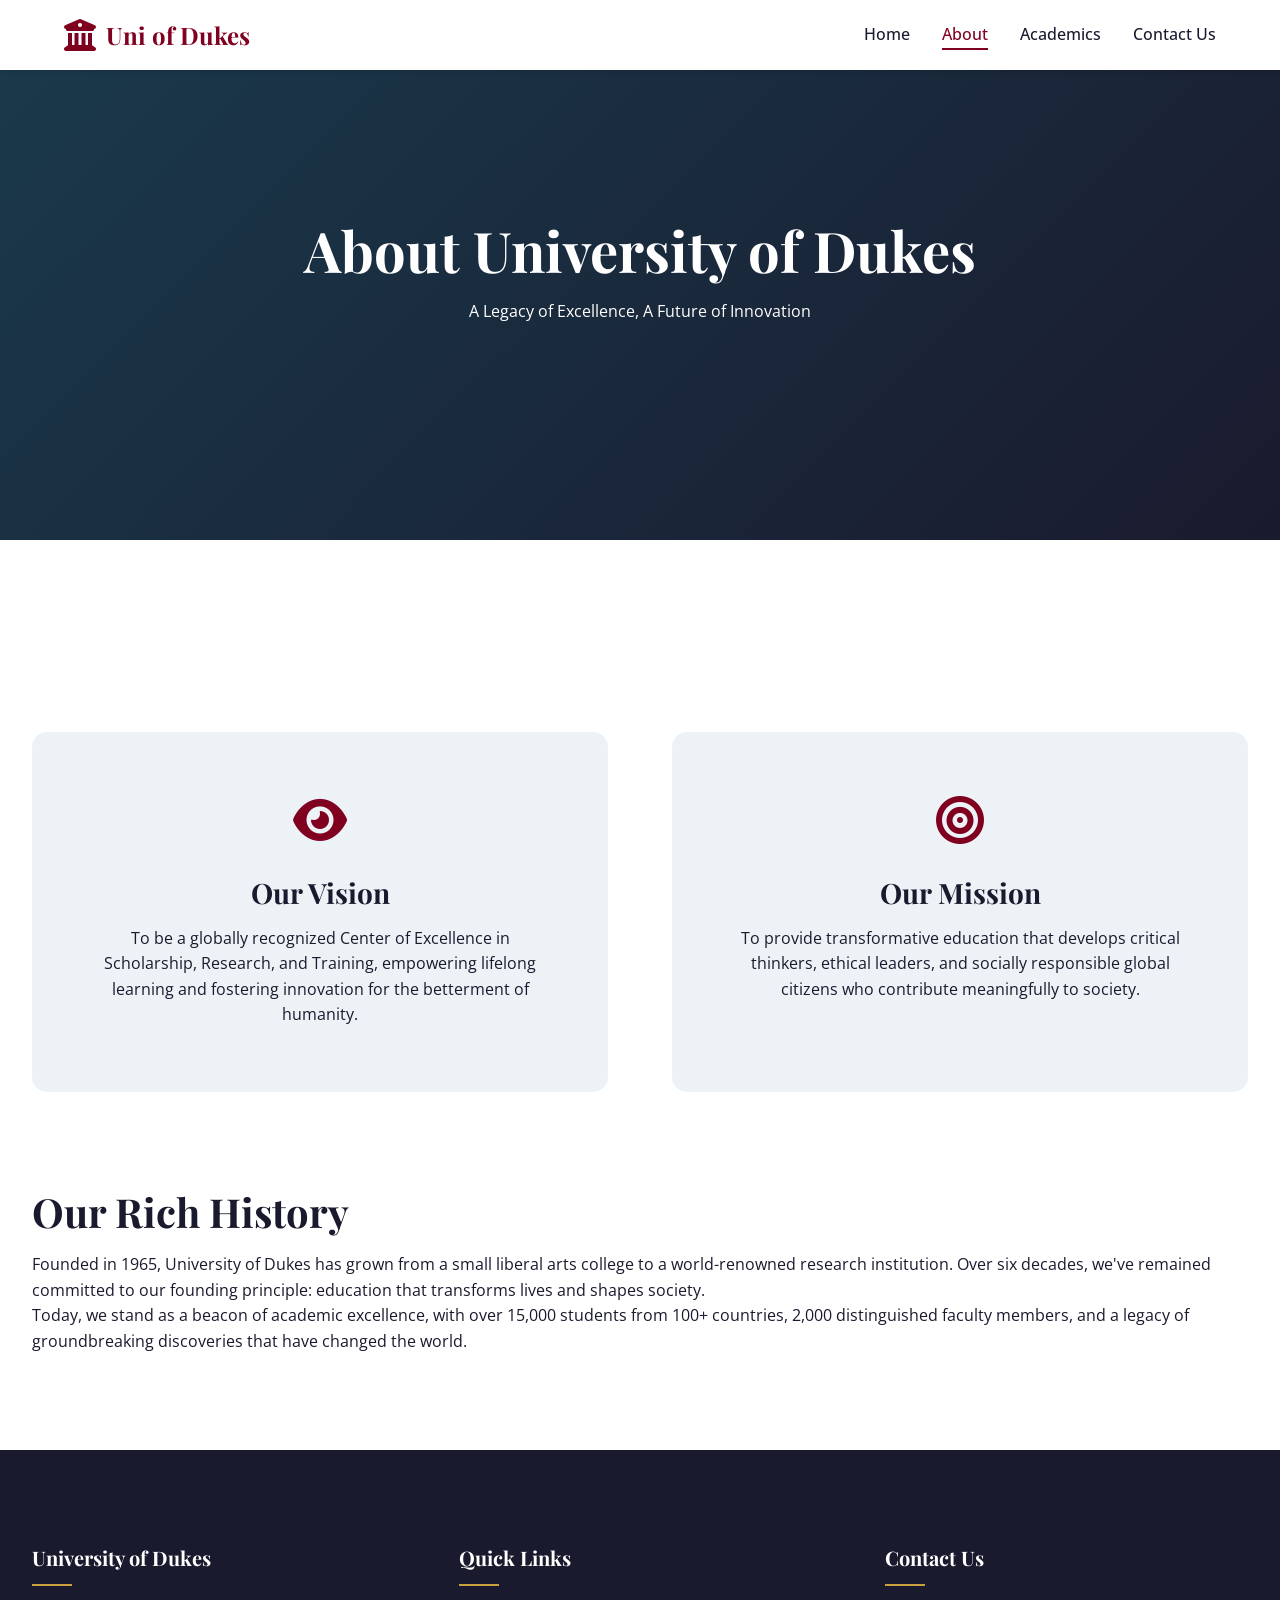
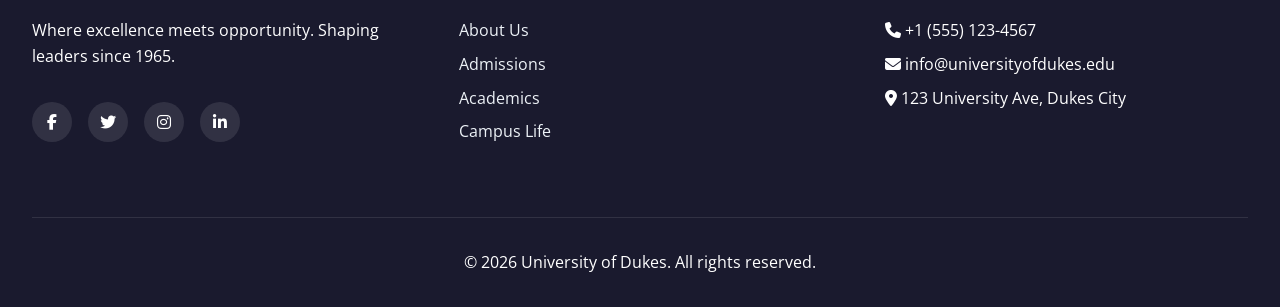
==== commit f42490c3: "Deleted admisions pages" ====
--- a/about.html
+++ b/about.html
@@ -1,102 +1,136 @@
-<!DOCTYPE html>
+<!doctype html>
 <html lang="en">
-<head>
-    <meta charset="UTF-8">
-    <meta name="viewport" content="width=device-width, initial-scale=1.0">
+  <head>
+    <meta charset="UTF-8" />
+    <meta name="viewport" content="width=device-width, initial-scale=1.0" />
     <title>About Us - University of Dukes</title>
-    <link href="https://fonts.googleapis.com/css2?family=Playfair+Display:wght@400;500;600;700;800;900&family=Open+Sans:wght@300;400;500;600;700;800&display=swap" rel="stylesheet">
-    <link rel="stylesheet" href="css/style.css">
-    <link rel="stylesheet" href="https://cdnjs.cloudflare.com/ajax/libs/font-awesome/6.5.1/css/all.min.css">
-</head>
-<body>
-
+    <link
+      href="https://fonts.googleapis.com/css2?family=Playfair+Display:wght@400;500;600;700;800;900&family=Open+Sans:wght@300;400;500;600;700;800&display=swap"
+      rel="stylesheet"
+    />
+    <link rel="stylesheet" href="css/style.css" />
+    <link
+      rel="stylesheet"
+      href="https://cdnjs.cloudflare.com/ajax/libs/font-awesome/6.5.1/css/all.min.css"
+    />
+  </head>
+  <body>
     <nav class="navbar">
-        <div class="nav-container">
-            <div class="logo">
-                <i class="fas fa-university logo-icon"></i>
-                <span class="logo-text">Uni of Dukes</span>
-            </div>
-            <ul class="nav-menu">
-                <li><a href="index.html" class="nav-link">Home</a></li>
-                <li><a href="about.html" class="nav-link active">About</a></li>
-                <li><a href="academics.html" class="nav-link">Academics</a></li>
-                <li><a href="admissions.html" class="nav-link">Admissions</a></li>
-                <li><a href="campus-life.html" class="nav-link">Campus Life</a></li>
-                <li><a href="contact.html" class="nav-link">Contact</a></li>
-            </ul>
-            <div class="hamburger">
-                <i class="fas fa-bars"></i>
-            </div>
+      <div class="nav-container">
+        <div class="logo">
+          <i class="fas fa-university logo-icon"></i>
+          <span class="logo-text">Uni of Dukes</span>
         </div>
+        <ul class="nav-menu">
+          <li><a href="index.html" class="nav-link">Home</a></li>
+          <li><a href="about.html" class="nav-link active">About</a></li>
+          <li><a href="academics.html" class="nav-link">Academics</a></li>
+          <li><a href="contact.html" class="nav-link">Contact Us</a></li>
+        </ul>
+        <div class="hamburger">
+          <i class="fas fa-bars"></i>
+        </div>
+      </div>
     </nav>
 
     <section class="about-hero">
-        <div>
-            <h1>About University of Dukes</h1>
-            <p>A Legacy of Excellence, A Future of Innovation</p>
-        </div>
+      <div>
+        <h1>About University of Dukes</h1>
+        <p>A Legacy of Excellence, A Future of Innovation</p>
+      </div>
     </section>
 
     <section class="about-content">
-        <div class="container">
-            <div class="mission-vision">
-                <div class="mv-card">
-                    <i class="fas fa-eye mv-icon"></i>
-                    <h3>Our Vision</h3>
-                    <p>To be a globally recognized Center of Excellence in Scholarship, Research, and Training, empowering lifelong learning and fostering innovation for the betterment of humanity.</p>
-                </div>
-                <div class="mv-card">
-                    <i class="fas fa-bullseye mv-icon"></i>
-                    <h3>Our Mission</h3>
-                    <p>To provide transformative education that develops critical thinkers, ethical leaders, and socially responsible global citizens who contribute meaningfully to society.</p>
-                </div>
-            </div>
+      <div class="container">
+        <div class="mission-vision">
+          <div class="mv-card">
+            <i class="fas fa-eye mv-icon"></i>
+            <h3>Our Vision</h3>
+            <p>
+              To be a globally recognized Center of Excellence in Scholarship,
+              Research, and Training, empowering lifelong learning and fostering
+              innovation for the betterment of humanity.
+            </p>
+          </div>
+          <div class="mv-card">
+            <i class="fas fa-bullseye mv-icon"></i>
+            <h3>Our Mission</h3>
+            <p>
+              To provide transformative education that develops critical
+              thinkers, ethical leaders, and socially responsible global
+              citizens who contribute meaningfully to society.
+            </p>
+          </div>
+        </div>
 
-            <div class="history">
-                <h2>Our Rich History</h2>
-                <p>Founded in 1965, University of Dukes has grown from a small liberal arts college to a world-renowned research institution. Over six decades, we've remained committed to our founding principle: education that transforms lives and shapes society.</p>
-                <p>Today, we stand as a beacon of academic excellence, with over 15,000 students from 100+ countries, 2,000 distinguished faculty members, and a legacy of groundbreaking discoveries that have changed the world.</p>
-            </div>
+        <div class="history">
+          <h2>Our Rich History</h2>
+          <p>
+            Founded in 1965, University of Dukes has grown from a small liberal
+            arts college to a world-renowned research institution. Over six
+            decades, we've remained committed to our founding principle:
+            education that transforms lives and shapes society.
+          </p>
+          <p>
+            Today, we stand as a beacon of academic excellence, with over 15,000
+            students from 100+ countries, 2,000 distinguished faculty members,
+            and a legacy of groundbreaking discoveries that have changed the
+            world.
+          </p>
         </div>
+      </div>
     </section>
 
     <footer class="footer">
-        <div class="container">
-            <div class="footer-grid">
-                <div>
-                    <h4>University of Dukes</h4>
-                    <p>Where excellence meets opportunity. Shaping leaders since 1965.</p>
-                    <div class="social-links">
-                        <a href="#" class="social-link"><i class="fab fa-facebook-f"></i></a>
-                        <a href="#" class="social-link"><i class="fab fa-twitter"></i></a>
-                        <a href="#" class="social-link"><i class="fab fa-instagram"></i></a>
-                        <a href="#" class="social-link"><i class="fab fa-linkedin-in"></i></a>
-                    </div>
-                </div>
-                <div>
-                    <h4>Quick Links</h4>
-                    <ul class="footer-links">
-                        <li><a href="about.html">About Us</a></li>
-                        <li><a href="admissions.html">Admissions</a></li>
-                        <li><a href="academics.html">Academics</a></li>
-                        <li><a href="campus-life.html">Campus Life</a></li>
-                    </ul>
-                </div>
-                <div>
-                    <h4>Contact Us</h4>
-                    <ul class="footer-links">
-                        <li><i class="fas fa-phone"></i> +1 (555) 123-4567</li>
-                        <li><i class="fas fa-envelope"></i> info@universityofdukes.edu</li>
-                        <li><i class="fas fa-map-marker-alt"></i> 123 University Ave, Dukes City</li>
-                    </ul>
-                </div>
+      <div class="container">
+        <div class="footer-grid">
+          <div>
+            <h4>University of Dukes</h4>
+            <p>
+              Where excellence meets opportunity. Shaping leaders since 1965.
+            </p>
+            <div class="social-links">
+              <a href="#" class="social-link"
+                ><i class="fab fa-facebook-f"></i
+              ></a>
+              <a href="#" class="social-link"><i class="fab fa-twitter"></i></a>
+              <a href="#" class="social-link"
+                ><i class="fab fa-instagram"></i
+              ></a>
+              <a href="#" class="social-link"
+                ><i class="fab fa-linkedin-in"></i
+              ></a>
             </div>
-            <div class="footer-bottom">
-                <p>&copy; 2025 University of Dukes. All rights reserved.</p>
-            </div>
+          </div>
+          <div>
+            <h4>Quick Links</h4>
+            <ul class="footer-links">
+              <li><a href="about.html">About Us</a></li>
+              <li><a href="admissions.html">Admissions</a></li>
+              <li><a href="academics.html">Academics</a></li>
+              <li><a href="campus-life.html">Campus Life</a></li>
+            </ul>
+          </div>
+          <div>
+            <h4>Contact Us</h4>
+            <ul class="footer-links">
+              <li><i class="fas fa-phone"></i> +1 (555) 123-4567</li>
+              <li>
+                <i class="fas fa-envelope"></i> info@universityofdukes.edu
+              </li>
+              <li>
+                <i class="fas fa-map-marker-alt"></i> 123 University Ave, Dukes
+                City
+              </li>
+            </ul>
+          </div>
         </div>
+        <div class="footer-bottom">
+          <p>&copy; 2025 University of Dukes. All rights reserved.</p>
+        </div>
+      </div>
     </footer>
 
     <script src="js/main.js"></script>
-</body>
-</html>+  </body>
+</html>
--- a/css/style.css
+++ b/css/style.css
@@ -20,23 +20,23 @@
     --black: #0a0a0a;
     --success: #2e7d32;
     --error: #c62828;
-    
+
     /* Typography */
     --font-heading: 'Playfair Display', serif;
     --font-body: 'Open Sans', sans-serif;
-    
+
     /* Spacing */
     --spacing-xs: 0.5rem;
     --spacing-sm: 1rem;
     --spacing-md: 2rem;
     --spacing-lg: 4rem;
     --spacing-xl: 6rem;
-    
+
     /* Effects */
-    --shadow-sm: 0 2px 4px rgba(0,0,0,0.1);
-    --shadow-md: 0 4px 8px rgba(0,0,0,0.12);
-    --shadow-lg: 0 10px 25px rgba(0,0,0,0.15);
-    --shadow-xl: 0 20px 40px rgba(0,0,0,0.2);
+    --shadow-sm: 0 2px 4px rgba(0, 0, 0, 0.1);
+    --shadow-md: 0 4px 8px rgba(0, 0, 0, 0.12);
+    --shadow-lg: 0 10px 25px rgba(0, 0, 0, 0.15);
+    --shadow-xl: 0 20px 40px rgba(0, 0, 0, 0.2);
     --transition: all 0.3s ease;
 }
 
@@ -60,17 +60,33 @@
 }
 
 /* ---------- TYPOGRAPHY ---------- */
-h1, h2, h3, h4, h5, h6 {
+h1,
+h2,
+h3,
+h4,
+h5,
+h6 {
     font-family: var(--font-heading);
     font-weight: 700;
     line-height: 1.2;
     margin-bottom: var(--spacing-sm);
 }
 
-h1 { font-size: 3.5rem; }
-h2 { font-size: 2.5rem; }
-h3 { font-size: 1.75rem; }
-h4 { font-size: 1.25rem; }
+h1 {
+    font-size: 3.5rem;
+}
+
+h2 {
+    font-size: 2.5rem;
+}
+
+h3 {
+    font-size: 1.75rem;
+}
+
+h4 {
+    font-size: 1.25rem;
+}
 
 /* ---------- UTILITY CLASSES ---------- */
 .container {
@@ -393,7 +409,7 @@
     bottom: -100%;
     left: 0;
     right: 0;
-    background: linear-gradient(transparent, rgba(0,0,0,0.8));
+    background: linear-gradient(transparent, rgba(0, 0, 0, 0.8));
     padding: var(--spacing-md);
     transition: var(--transition);
 }
@@ -496,7 +512,7 @@
 .form-group textarea:focus {
     outline: none;
     border-color: var(--primary);
-    box-shadow: 0 0 0 3px rgba(128,0,32,0.1);
+    box-shadow: 0 0 0 3px rgba(128, 0, 32, 0.1);
 }
 
 .form-row {
@@ -514,6 +530,332 @@
 .checkbox-group input {
     width: auto;
 }
+
+
+
+
+/* Campus Life Page Specific Styles */
+.campus-hero {
+    height: 60vh;
+    background: linear-gradient(135deg, var(--secondary) 0%, var(--dark) 100%);
+    display: flex;
+    align-items: center;
+    justify-content: center;
+    text-align: center;
+    color: var(--white);
+    position: relative;
+}
+
+.facility-grid {
+    display: grid;
+    grid-template-columns: repeat(auto-fit, minmax(350px, 1fr));
+    gap: var(--spacing-lg);
+    margin-top: var(--spacing-lg);
+}
+
+.facility-card {
+    background: var(--white);
+    border-radius: 15px;
+    overflow: hidden;
+    box-shadow: var(--shadow-md);
+    transition: var(--transition);
+}
+
+.facility-card:hover {
+    transform: translateY(-5px);
+    box-shadow: var(--shadow-xl);
+}
+
+.facility-image {
+    width: 100%;
+    height: 250px;
+    object-fit: cover;
+}
+
+.facility-content {
+    padding: var(--spacing-md);
+}
+
+.club-grid {
+    display: grid;
+    grid-template-columns: repeat(auto-fit, minmax(280px, 1fr));
+    gap: var(--spacing-md);
+}
+
+.club-card {
+    background: var(--white);
+    border-radius: 15px;
+    padding: var(--spacing-md);
+    text-align: center;
+    transition: var(--transition);
+    box-shadow: var(--shadow-sm);
+}
+
+.club-card:hover {
+    transform: translateY(-5px);
+    box-shadow: var(--shadow-lg);
+}
+
+.club-icon {
+    font-size: 2.5rem;
+    color: var(--primary);
+    margin-bottom: var(--spacing-sm);
+}
+
+.sports-gallery {
+    display: grid;
+    grid-template-columns: repeat(auto-fit, minmax(300px, 1fr));
+    gap: var(--spacing-md);
+}
+
+.sport-item {
+    position: relative;
+    border-radius: 15px;
+    overflow: hidden;
+    cursor: pointer;
+}
+
+.sport-item img {
+    width: 100%;
+    height: 250px;
+    object-fit: cover;
+    transition: var(--transition);
+}
+
+.sport-item:hover img {
+    transform: scale(1.05);
+}
+
+.sport-overlay {
+    position: absolute;
+    bottom: 0;
+    left: 0;
+    right: 0;
+    background: linear-gradient(transparent, rgba(0, 0, 0, 0.8));
+    padding: var(--spacing-md);
+    color: var(--white);
+    transform: translateY(100%);
+    transition: var(--transition);
+}
+
+.sport-item:hover .sport-overlay {
+    transform: translateY(0);
+}
+
+.testimonial-section {
+    background: var(--light-gray);
+    padding: var(--spacing-xl) 0;
+}
+
+.testimonial-grid {
+    display: grid;
+    grid-template-columns: repeat(auto-fit, minmax(300px, 1fr));
+    gap: var(--spacing-lg);
+}
+
+.testimonial-card {
+    background: var(--white);
+    border-radius: 15px;
+    padding: var(--spacing-lg);
+    text-align: center;
+    box-shadow: var(--shadow-md);
+}
+
+.testimonial-avatar {
+    width: 80px;
+    height: 80px;
+    border-radius: 50%;
+    margin: 0 auto var(--spacing-md);
+    object-fit: cover;
+}
+
+.testimonial-text {
+    font-style: italic;
+    margin-bottom: var(--spacing-md);
+}
+
+.housing-section {
+    padding: var(--spacing-xl) 0;
+    background: var(--white);
+}
+
+.housing-grid {
+    display: grid;
+    grid-template-columns: repeat(auto-fit, minmax(300px, 1fr));
+    gap: var(--spacing-lg);
+}
+
+.housing-card {
+    background: var(--light-gray);
+    border-radius: 15px;
+    overflow: hidden;
+}
+
+.housing-image {
+    width: 100%;
+    height: 200px;
+    object-fit: cover;
+}
+
+.housing-content {
+    padding: var(--spacing-md);
+}
+
+/* Academics Page Specific Styles */
+.academics-hero {
+    height: 50vh;
+    background: linear-gradient(135deg, var(--secondary) 0%, var(--dark) 100%);
+    display: flex;
+    align-items: center;
+    justify-content: center;
+    text-align: center;
+    color: var(--white);
+    position: relative;
+}
+
+.schools-section {
+    padding: var(--spacing-xl) 0;
+    background: var(--light-gray);
+}
+
+.school-card {
+    background: var(--white);
+    border-radius: 20px;
+    overflow: hidden;
+    margin-bottom: var(--spacing-lg);
+    box-shadow: var(--shadow-md);
+    transition: var(--transition);
+    display: flex;
+    flex-wrap: wrap;
+}
+
+.school-card:hover {
+    transform: translateY(-5px);
+    box-shadow: var(--shadow-xl);
+}
+
+.school-image {
+    flex: 1;
+    min-width: 300px;
+}
+
+.school-image img {
+    width: 100%;
+    height: 100%;
+    object-fit: cover;
+}
+
+.school-content {
+    flex: 2;
+    padding: var(--spacing-lg);
+}
+
+.school-title {
+    color: var(--primary);
+    margin-bottom: var(--spacing-sm);
+    font-size: 1.8rem;
+}
+
+.degree-list {
+    list-style: none;
+    margin-top: var(--spacing-md);
+}
+
+.degree-list li {
+    padding: var(--spacing-xs) 0;
+    border-bottom: 1px solid var(--light-gray);
+    display: flex;
+    justify-content: space-between;
+    align-items: center;
+    flex-wrap: wrap;
+}
+
+.degree-name {
+    font-weight: 600;
+    color: var(--secondary);
+}
+
+.degree-duration {
+    color: var(--gray);
+    font-size: 0.875rem;
+}
+
+.research-section {
+    padding: var(--spacing-xl) 0;
+    background: var(--white);
+}
+
+.research-grid {
+    display: grid;
+    grid-template-columns: repeat(auto-fit, minmax(300px, 1fr));
+    gap: var(--spacing-lg);
+    margin-top: var(--spacing-lg);
+}
+
+.research-card {
+    text-align: center;
+    padding: var(--spacing-lg);
+    border-radius: 15px;
+    background: var(--light-gray);
+    transition: var(--transition);
+}
+
+.research-card:hover {
+    background: var(--secondary);
+    color: var(--white);
+}
+
+.research-card:hover .research-icon {
+    color: var(--white);
+}
+
+.research-icon {
+    font-size: 3rem;
+    color: var(--primary);
+    margin-bottom: var(--spacing-md);
+}
+
+.calendar-section {
+    padding: var(--spacing-xl) 0;
+    background: var(--light-gray);
+}
+
+.academic-calendar {
+    background: var(--white);
+    border-radius: 20px;
+    overflow: hidden;
+    box-shadow: var(--shadow-md);
+}
+
+.calendar-header {
+    background: var(--primary);
+    color: var(--white);
+    padding: var(--spacing-md);
+    text-align: center;
+}
+
+.calendar-table {
+    width: 100%;
+    border-collapse: collapse;
+}
+
+.calendar-table th,
+.calendar-table td {
+    padding: var(--spacing-md);
+    text-align: left;
+    border-bottom: 1px solid var(--light-gray);
+}
+
+.calendar-table th {
+    background: var(--secondary);
+    color: var(--white);
+}
+
+.calendar-table tr:hover {
+    background: var(--light-gray);
+}
+
+
 
 /* ---------- CONTACT PAGE ---------- */
 .contact-section {
@@ -623,7 +965,7 @@
 .social-link {
     width: 40px;
     height: 40px;
-    background: rgba(255,255,255,0.1);
+    background: rgba(255, 255, 255, 0.1);
     border-radius: 50%;
     display: flex;
     align-items: center;
@@ -641,7 +983,7 @@
 .footer-bottom {
     text-align: center;
     padding-top: var(--spacing-md);
-    border-top: 1px solid rgba(255,255,255,0.1);
+    border-top: 1px solid rgba(255, 255, 255, 0.1);
 }
 
 /* ---------- ANIMATIONS ---------- */
@@ -650,6 +992,7 @@
         opacity: 0;
         transform: translateY(30px);
     }
+
     to {
         opacity: 1;
         transform: translateY(0);
@@ -661,11 +1004,11 @@
     html {
         font-size: 14px;
     }
-    
+
     .hamburger {
         display: block;
     }
-    
+
     .nav-menu {
         position: fixed;
         left: -100%;
@@ -678,19 +1021,19 @@
         box-shadow: var(--shadow-md);
         padding: var(--spacing-md) 0;
     }
-    
+
     .nav-menu.active {
         left: 0;
     }
-    
+
     .hero h1 {
         font-size: 2.5rem;
     }
-    
+
     .form-row {
         grid-template-columns: 1fr;
     }
-    
+
     .section {
         padding: var(--spacing-lg) 0;
     }
@@ -701,7 +1044,7 @@
         grid-template-columns: 1fr;
         gap: var(--spacing-md);
     }
-    
+
     .contact-grid {
         grid-template-columns: 1fr;
     }
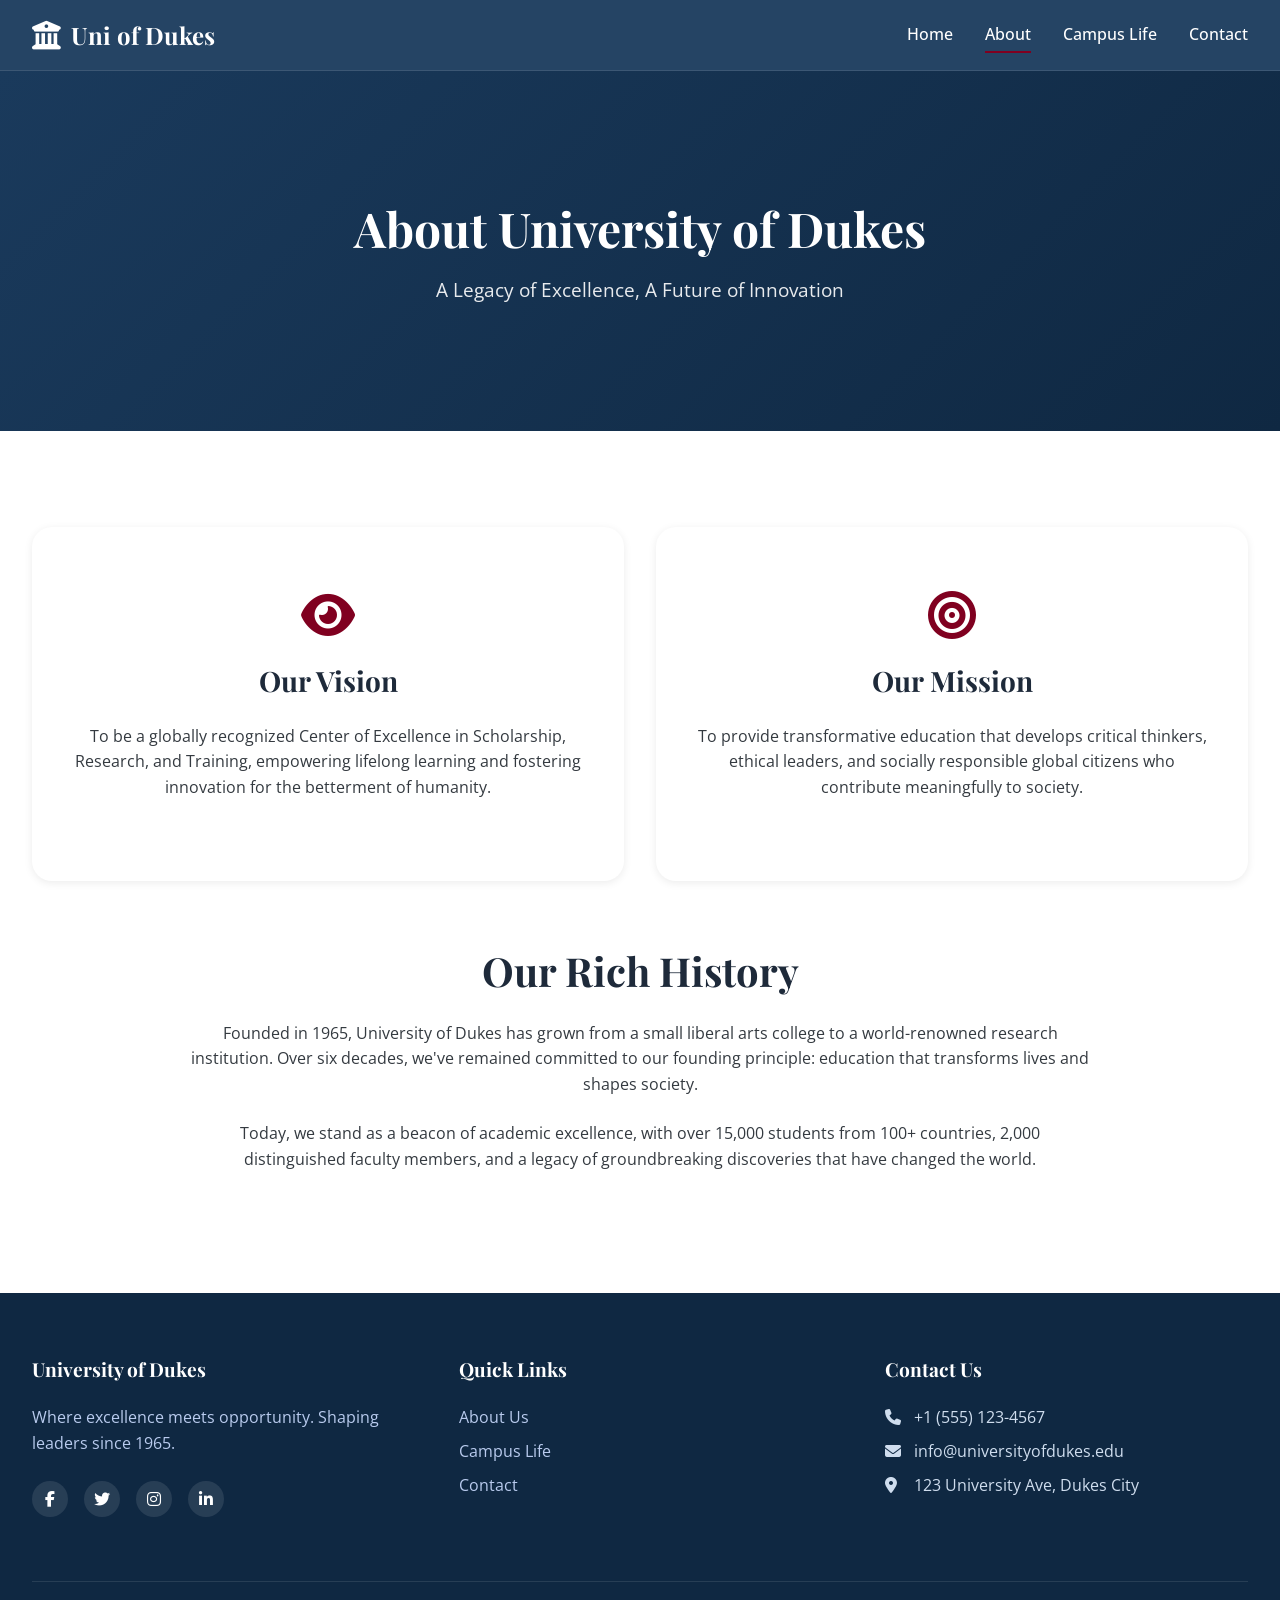
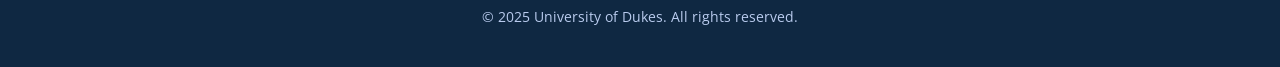
==== commit a6e3c5cb: "modified all pages" ====
--- a/about.html
+++ b/about.html
@@ -1,136 +1,104 @@
-<!doctype html>
+<!DOCTYPE html>
 <html lang="en">
-  <head>
+<head>
     <meta charset="UTF-8" />
     <meta name="viewport" content="width=device-width, initial-scale=1.0" />
     <title>About Us - University of Dukes</title>
-    <link
-      href="https://fonts.googleapis.com/css2?family=Playfair+Display:wght@400;500;600;700;800;900&family=Open+Sans:wght@300;400;500;600;700;800&display=swap"
-      rel="stylesheet"
-    />
+    <meta name="description" content="Learn about the history, vision, and mission of University of Dukes." />
+    <link href="https://fonts.googleapis.com/css2?family=Playfair+Display:wght@400;500;600;700;800;900&family=Open+Sans:wght@300;400;500;600;700;800&display=swap" rel="stylesheet" />
     <link rel="stylesheet" href="css/style.css" />
-    <link
-      rel="stylesheet"
-      href="https://cdnjs.cloudflare.com/ajax/libs/font-awesome/6.5.1/css/all.min.css"
-    />
-  </head>
-  <body>
+    <link rel="stylesheet" href="https://cdnjs.cloudflare.com/ajax/libs/font-awesome/6.5.1/css/all.min.css" />
+</head>
+<body>
+
+    <!-- Navigation -->
     <nav class="navbar">
-      <div class="nav-container">
-        <div class="logo">
-          <i class="fas fa-university logo-icon"></i>
-          <span class="logo-text">Uni of Dukes</span>
+        <div class="nav-container">
+            <div class="logo">
+                <i class="fas fa-university logo-icon"></i>
+                <span class="logo-text">Uni of Dukes</span>
+            </div>
+            <ul class="nav-menu">
+                <li><a href="index.html" class="nav-link">Home</a></li>
+                <li><a href="about.html" class="nav-link active">About</a></li>
+                <li><a href="campus-life.html" class="nav-link">Campus Life</a></li>
+                <li><a href="contact.html" class="nav-link">Contact</a></li>
+            </ul>
+            <div class="hamburger">
+                <i class="fas fa-bars"></i>
+            </div>
         </div>
-        <ul class="nav-menu">
-          <li><a href="index.html" class="nav-link">Home</a></li>
-          <li><a href="about.html" class="nav-link active">About</a></li>
-          <li><a href="academics.html" class="nav-link">Academics</a></li>
-          <li><a href="contact.html" class="nav-link">Contact Us</a></li>
-        </ul>
-        <div class="hamburger">
-          <i class="fas fa-bars"></i>
-        </div>
-      </div>
     </nav>
 
-    <section class="about-hero">
-      <div>
-        <h1>About University of Dukes</h1>
-        <p>A Legacy of Excellence, A Future of Innovation</p>
-      </div>
+    <!-- About Hero Section -->
+    <section class="about-hero page-hero">
+        <div class="page-hero-content">
+            <h1>About University of Dukes</h1>
+            <p>A Legacy of Excellence, A Future of Innovation</p>
+        </div>
     </section>
 
-    <section class="about-content">
-      <div class="container">
-        <div class="mission-vision">
-          <div class="mv-card">
-            <i class="fas fa-eye mv-icon"></i>
-            <h3>Our Vision</h3>
-            <p>
-              To be a globally recognized Center of Excellence in Scholarship,
-              Research, and Training, empowering lifelong learning and fostering
-              innovation for the betterment of humanity.
-            </p>
-          </div>
-          <div class="mv-card">
-            <i class="fas fa-bullseye mv-icon"></i>
-            <h3>Our Mission</h3>
-            <p>
-              To provide transformative education that develops critical
-              thinkers, ethical leaders, and socially responsible global
-              citizens who contribute meaningfully to society.
-            </p>
-          </div>
+    <!-- About Main Content -->
+    <section class="about-content section">
+        <div class="container">
+            <div class="mission-vision">
+                <div class="mv-card">
+                    <i class="fas fa-eye mv-icon"></i>
+                    <h3>Our Vision</h3>
+                    <p>To be a globally recognized Center of Excellence in Scholarship, Research, and Training, empowering lifelong learning and fostering innovation for the betterment of humanity.</p>
+                </div>
+                <div class="mv-card">
+                    <i class="fas fa-bullseye mv-icon"></i>
+                    <h3>Our Mission</h3>
+                    <p>To provide transformative education that develops critical thinkers, ethical leaders, and socially responsible global citizens who contribute meaningfully to society.</p>
+                </div>
+            </div>
+
+            <div class="history">
+                <h2>Our Rich History</h2>
+                <p>Founded in 1965, University of Dukes has grown from a small liberal arts college to a world-renowned research institution. Over six decades, we've remained committed to our founding principle: education that transforms lives and shapes society.</p>
+                <p>Today, we stand as a beacon of academic excellence, with over 15,000 students from 100+ countries, 2,000 distinguished faculty members, and a legacy of groundbreaking discoveries that have changed the world.</p>
+            </div>
         </div>
-
-        <div class="history">
-          <h2>Our Rich History</h2>
-          <p>
-            Founded in 1965, University of Dukes has grown from a small liberal
-            arts college to a world-renowned research institution. Over six
-            decades, we've remained committed to our founding principle:
-            education that transforms lives and shapes society.
-          </p>
-          <p>
-            Today, we stand as a beacon of academic excellence, with over 15,000
-            students from 100+ countries, 2,000 distinguished faculty members,
-            and a legacy of groundbreaking discoveries that have changed the
-            world.
-          </p>
-        </div>
-      </div>
     </section>
 
+    <!-- Footer -->
     <footer class="footer">
-      <div class="container">
-        <div class="footer-grid">
-          <div>
-            <h4>University of Dukes</h4>
-            <p>
-              Where excellence meets opportunity. Shaping leaders since 1965.
-            </p>
-            <div class="social-links">
-              <a href="#" class="social-link"
-                ><i class="fab fa-facebook-f"></i
-              ></a>
-              <a href="#" class="social-link"><i class="fab fa-twitter"></i></a>
-              <a href="#" class="social-link"
-                ><i class="fab fa-instagram"></i
-              ></a>
-              <a href="#" class="social-link"
-                ><i class="fab fa-linkedin-in"></i
-              ></a>
+        <div class="container">
+            <div class="footer-grid">
+                <div>
+                    <h4>University of Dukes</h4>
+                    <p>Where excellence meets opportunity. Shaping leaders since 1965.</p>
+                    <div class="social-links">
+                        <a href="#" class="social-link"><i class="fab fa-facebook-f"></i></a>
+                        <a href="#" class="social-link"><i class="fab fa-twitter"></i></a>
+                        <a href="#" class="social-link"><i class="fab fa-instagram"></i></a>
+                        <a href="#" class="social-link"><i class="fab fa-linkedin-in"></i></a>
+                    </div>
+                </div>
+                <div>
+                    <h4>Quick Links</h4>
+                    <ul class="footer-links">
+                        <li><a href="about.html">About Us</a></li>
+                        <li><a href="campus-life.html">Campus Life</a></li>
+                        <li><a href="contact.html">Contact</a></li>
+                    </ul>
+                </div>
+                <div>
+                    <h4>Contact Us</h4>
+                    <ul class="footer-links">
+                        <li><i class="fas fa-phone"></i> +1 (555) 123-4567</li>
+                        <li><i class="fas fa-envelope"></i> info@universityofdukes.edu</li>
+                        <li><i class="fas fa-map-marker-alt"></i> 123 University Ave, Dukes City</li>
+                    </ul>
+                </div>
             </div>
-          </div>
-          <div>
-            <h4>Quick Links</h4>
-            <ul class="footer-links">
-              <li><a href="about.html">About Us</a></li>
-              <li><a href="admissions.html">Admissions</a></li>
-              <li><a href="academics.html">Academics</a></li>
-              <li><a href="campus-life.html">Campus Life</a></li>
-            </ul>
-          </div>
-          <div>
-            <h4>Contact Us</h4>
-            <ul class="footer-links">
-              <li><i class="fas fa-phone"></i> +1 (555) 123-4567</li>
-              <li>
-                <i class="fas fa-envelope"></i> info@universityofdukes.edu
-              </li>
-              <li>
-                <i class="fas fa-map-marker-alt"></i> 123 University Ave, Dukes
-                City
-              </li>
-            </ul>
-          </div>
+            <div class="footer-bottom">
+                <p>&copy; 2025 University of Dukes. All rights reserved.</p>
+            </div>
         </div>
-        <div class="footer-bottom">
-          <p>&copy; 2025 University of Dukes. All rights reserved.</p>
-        </div>
-      </div>
     </footer>
 
     <script src="js/main.js"></script>
-  </body>
-</html>
+</body>
+</html>
--- a/css/style.css
+++ b/css/style.css
@@ -1,46 +1,51 @@
-/* ========================================
-   UNIVERSITY OF DUKES - MAIN STYLESHEET
-   Modern Professional Design
-   ======================================== */
-
-/* ---------- VARIABLES ---------- */
+
+/* CSS VARIABLES & RESET */
 :root {
     /* Colors */
     --primary: #800020;
     --primary-dark: #5a0016;
-    --primary-light: #b31b3c;
-    --secondary: #1a3a4c;
-    --secondary-light: #2a5a74;
-    --accent: #c9a03d;
-    --accent-light: #e0b85e;
-    --dark: #1a1a2e;
-    --gray: #4a5568;
-    --light-gray: #edf2f7;
+    --primary-light: #a0324a;
+    --secondary: #1a3a5c;
+    --secondary-dark: #0f2842;
+    --secondary-light: #2c5a8c;
+    --dark: #1e2a3a;
+    --light-gray: #f5f5f0;
     --white: #ffffff;
-    --black: #0a0a0a;
-    --success: #2e7d32;
-    --error: #c62828;
-
+    --gray: #6c757d;
+    --gray-light: #e9ecef;
+    --gray-dark: #343a40;
+    --success: #28a745;
+    --error: #dc3545;
+    --warning: #ffc107;
+    
     /* Typography */
     --font-heading: 'Playfair Display', serif;
     --font-body: 'Open Sans', sans-serif;
-
+    
     /* Spacing */
     --spacing-xs: 0.5rem;
     --spacing-sm: 1rem;
-    --spacing-md: 2rem;
-    --spacing-lg: 4rem;
-    --spacing-xl: 6rem;
-
-    /* Effects */
-    --shadow-sm: 0 2px 4px rgba(0, 0, 0, 0.1);
-    --shadow-md: 0 4px 8px rgba(0, 0, 0, 0.12);
-    --shadow-lg: 0 10px 25px rgba(0, 0, 0, 0.15);
-    --shadow-xl: 0 20px 40px rgba(0, 0, 0, 0.2);
+    --spacing-md: 1.5rem;
+    --spacing-lg: 2rem;
+    --spacing-xl: 4rem;
+    --spacing-xxl: 6rem;
+    
+    /* Shadows */
+    --shadow-sm: 0 2px 8px rgba(0, 0, 0, 0.08);
+    --shadow-md: 0 4px 20px rgba(0, 0, 0, 0.1);
+    --shadow-lg: 0 8px 30px rgba(0, 0, 0, 0.12);
+    --shadow-xl: 0 15px 40px rgba(0, 0, 0, 0.15);
+    
+    /* Transitions */
     --transition: all 0.3s ease;
-}
-
-/* ---------- RESET ---------- */
+    
+    /* Border Radius */
+    --radius-sm: 8px;
+    --radius-md: 12px;
+    --radius-lg: 20px;
+    --radius-xl: 30px;
+}
+
 * {
     margin: 0;
     padding: 0;
@@ -49,252 +54,300 @@
 
 html {
     scroll-behavior: smooth;
-    font-size: 16px;
 }
 
 body {
     font-family: var(--font-body);
+    font-size: 16px;
+    line-height: 1.6;
     color: var(--dark);
-    line-height: 1.6;
+    background-color: var(--white);
     overflow-x: hidden;
 }
 
-/* ---------- TYPOGRAPHY ---------- */
-h1,
-h2,
-h3,
-h4,
-h5,
-h6 {
+h1, h2, h3, h4, h5, h6 {
     font-family: var(--font-heading);
     font-weight: 700;
-    line-height: 1.2;
+    line-height: 1.3;
     margin-bottom: var(--spacing-sm);
 }
 
-h1 {
-    font-size: 3.5rem;
-}
-
-h2 {
-    font-size: 2.5rem;
-}
-
-h3 {
-    font-size: 1.75rem;
-}
-
-h4 {
-    font-size: 1.25rem;
-}
-
-/* ---------- UTILITY CLASSES ---------- */
+h1 { font-size: 3.5rem; }
+h2 { font-size: 2.5rem; }
+h3 { font-size: 1.75rem; }
+h4 { font-size: 1.25rem; }
+
+p {
+    margin-bottom: var(--spacing-sm);
+    color: var(--gray-dark);
+}
+
+a {
+    text-decoration: none;
+    color: var(--primary);
+    transition: var(--transition);
+}
+
+a:hover {
+    color: var(--primary-dark);
+}
+
+img {
+    max-width: 100%;
+    height: auto;
+    display: block;
+}
+
+ul {
+    list-style: none;
+}
+
+/* CONTAINER & UTILITIES */
 .container {
     max-width: 1280px;
     margin: 0 auto;
-    padding: 0 var(--spacing-md);
+    padding: 0 var(--spacing-lg);
 }
 
 .section {
-    padding: var(--spacing-xl) 0;
+    padding: var(--spacing-xxl) 0;
 }
 
 .section-title {
     text-align: center;
-    margin-bottom: var(--spacing-lg);
+    font-size: 2.5rem;
+    margin-bottom: var(--spacing-xl);
     position: relative;
-    padding-bottom: var(--spacing-sm);
 }
 
 .section-title::after {
+    content: '';
+    display: block;
+    width: 80px;
+    height: 3px;
+    background: var(--primary);
+    margin: var(--spacing-sm) auto 0;
+    border-radius: 3px;
+}
+
+.section-subtitle {
+    text-align: center;
+    max-width: 800px;
+    margin: 0 auto var(--spacing-lg);
+    color: var(--gray);
+    font-size: 1.1rem;
+}
+
+.bg-light {
+    background-color: var(--light-gray);
+}
+
+/* BUTTONS */
+.btn {
+    display: inline-flex;
+    align-items: center;
+    justify-content: center;
+    gap: var(--spacing-xs);
+    padding: 12px 28px;
+    font-family: var(--font-body);
+    font-weight: 600;
+    font-size: 1rem;
+    border-radius: 50px;
+    cursor: pointer;
+    transition: var(--transition);
+    border: none;
+    text-decoration: none;
+}
+
+.btn-primary {
+    background-color: var(--primary);
+    color: var(--white);
+}
+
+.btn-primary:hover {
+    background-color: var(--primary-dark);
+    color: var(--white);
+    transform: translateY(-2px);
+    box-shadow: var(--shadow-md);
+}
+
+.btn-outline {
+    background-color: transparent;
+    color: var(--primary);
+    border: 2px solid var(--primary);
+}
+
+.btn-outline:hover {
+    background-color: var(--primary);
+    color: var(--white);
+    transform: translateY(-2px);
+}
+
+.btn-full {
+    width: 100%;
+}
+
+/* NAVIGATION BAR */
+.navbar {
+    position: sticky;
+    top: 0;
+    background: rgba(26, 58, 92, 0.95);
+    backdrop-filter: blur(10px);
+    z-index: 1000;
+    border-bottom: 1px solid rgba(255, 255, 255, 0.1);
+}
+
+.nav-container {
+    max-width: 1280px;
+    margin: 0 auto;
+    padding: 1rem var(--spacing-lg);
+    display: flex;
+    justify-content: space-between;
+    align-items: center;
+}
+
+.logo {
+    display: flex;
+    align-items: center;
+    gap: 10px;
+}
+
+.logo-icon {
+    font-size: 1.8rem;
+    color: var(--white);
+}
+
+.logo-text {
+    font-family: var(--font-heading);
+    font-size: 1.5rem;
+    font-weight: 700;
+    color: var(--white);
+}
+
+.nav-menu {
+    display: flex;
+    gap: 2rem;
+}
+
+.nav-link {
+    color: var(--white);
+    font-weight: 500;
+    padding: 0.5rem 0;
+    position: relative;
+}
+
+.nav-link:hover,
+.nav-link.active {
+    color: var(--white);
+}
+
+.nav-link.active::after {
     content: '';
     position: absolute;
     bottom: 0;
-    left: 50%;
-    transform: translateX(-50%);
-    width: 80px;
-    height: 3px;
-    background: var(--accent);
-}
-
-.btn {
-    display: inline-block;
-    padding: 12px 30px;
-    border-radius: 40px;
-    text-decoration: none;
-    font-weight: 600;
-    transition: var(--transition);
-    cursor: pointer;
-    border: none;
-    font-size: 1rem;
-}
-
-.btn-primary {
-    background: var(--primary);
-    color: var(--white);
-}
-
-.btn-primary:hover {
-    background: var(--primary-dark);
-    transform: translateY(-2px);
-    box-shadow: var(--shadow-md);
-}
-
-.btn-outline {
-    border: 2px solid var(--primary);
-    color: var(--primary);
-    background: transparent;
-}
-
-.btn-outline:hover {
-    background: var(--primary);
-    color: var(--white);
-}
-
-/* ---------- NAVIGATION ---------- */
-.navbar {
-    position: fixed;
-    top: 0;
+    left: 0;
     width: 100%;
-    background: var(--white);
-    box-shadow: var(--shadow-sm);
-    z-index: 1000;
-    transition: var(--transition);
-}
-
-.navbar.scrolled {
-    box-shadow: var(--shadow-lg);
-}
-
-.nav-container {
-    display: flex;
-    justify-content: space-between;
-    align-items: center;
-    padding: 1rem 5%;
-    max-width: 1400px;
-    margin: 0 auto;
-}
-
-.logo {
-    display: flex;
-    align-items: center;
-    gap: 10px;
-}
-
-.logo-icon {
-    font-size: 2rem;
-    color: var(--primary);
-}
-
-.logo-text {
-    font-size: 1.5rem;
-    font-weight: 700;
-    font-family: var(--font-heading);
-    color: var(--primary);
-}
-
-.nav-menu {
-    display: flex;
-    gap: 2rem;
-    list-style: none;
-}
-
-.nav-link {
-    text-decoration: none;
-    color: var(--dark);
-    font-weight: 500;
-    transition: var(--transition);
-    position: relative;
-}
-
-.nav-link::after {
-    content: '';
-    position: absolute;
-    bottom: -5px;
-    left: 0;
-    width: 0;
     height: 2px;
     background: var(--primary);
-    transition: var(--transition);
-}
-
-.nav-link:hover::after,
-.nav-link.active::after {
-    width: 100%;
-}
-
-.nav-link:hover,
-.nav-link.active {
-    color: var(--primary);
 }
 
 .hamburger {
     display: none;
+    font-size: 1.8rem;
+    color: var(--white);
     cursor: pointer;
 }
 
-/* ---------- HERO SECTION ---------- */
+/* PAGE HERO (Common for About, Academics, Contact) */
+.page-hero {
+    height: 40vh;
+    min-height: 300px;
+    background: linear-gradient(135deg, var(--secondary) 0%, var(--secondary-dark) 100%);
+    display: flex;
+    align-items: center;
+    justify-content: center;
+    text-align: center;
+    color: var(--white);
+}
+
+.page-hero-content h1 {
+    color: var(--white);
+    font-size: 3rem;
+    margin-bottom: var(--spacing-sm);
+}
+
+.page-hero-content p {
+    color: rgba(255, 255, 255, 0.9);
+    font-size: 1.2rem;
+    max-width: 600px;
+    margin: 0 auto;
+}
+
+/* HOME PAGE - HERO SECTION */
 .hero {
-    height: 100vh;
-    background: linear-gradient(135deg, var(--secondary) 0%, var(--dark) 100%);
     position: relative;
+    height: 90vh;
+    min-height: 600px;
+    display: flex;
+    align-items: center;
+    justify-content: center;
+    text-align: center;
     overflow: hidden;
-}
-
-.hero-content {
-    position: absolute;
-    top: 50%;
-    left: 50%;
-    transform: translate(-50%, -50%);
-    text-align: center;
-    color: var(--white);
-    z-index: 2;
-    width: 90%;
-    max-width: 800px;
-}
-
-.hero h1 {
-    font-size: 4rem;
-    margin-bottom: var(--spacing-md);
-    animation: fadeInUp 1s ease;
-}
-
-.hero p {
-    font-size: 1.25rem;
-    margin-bottom: var(--spacing-lg);
-    animation: fadeInUp 1s ease 0.2s both;
-}
-
-.hero .btn {
-    animation: fadeInUp 1s ease 0.4s both;
 }
 
 .hero-bg {
     position: absolute;
+    top: 0;
+    left: 0;
     width: 100%;
     height: 100%;
     object-fit: cover;
-    opacity: 0.3;
-}
-
-/* ---------- FEATURES SECTION ---------- */
-.features {
-    background: var(--light-gray);
-}
-
+    z-index: -2;
+}
+
+.hero::before {
+    content: '';
+    position: absolute;
+    top: 0;
+    left: 0;
+    width: 100%;
+    height: 100%;
+    background: linear-gradient(135deg, rgba(26, 58, 92, 0.85) 0%, rgba(128, 0, 32, 0.75) 100%);
+    z-index: -1;
+}
+
+.hero-content {
+    max-width: 800px;
+    padding: var(--spacing-lg);
+    color: var(--white);
+}
+
+.hero-content h1 {
+    color: var(--white);
+    font-size: 3.5rem;
+    margin-bottom: var(--spacing-md);
+}
+
+.hero-content p {
+    color: rgba(255, 255, 255, 0.9);
+    font-size: 1.2rem;
+    margin-bottom: var(--spacing-lg);
+}
+
+/* HOME PAGE - FEATURES */
 .features-grid {
     display: grid;
-    grid-template-columns: repeat(auto-fit, minmax(300px, 1fr));
+    grid-template-columns: repeat(auto-fit, minmax(280px, 1fr));
     gap: var(--spacing-lg);
 }
 
 .feature-card {
+    text-align: center;
+    padding: var(--spacing-lg);
     background: var(--white);
-    border-radius: 15px;
-    padding: var(--spacing-lg);
-    text-align: center;
-    transition: var(--transition);
+    border-radius: var(--radius-lg);
     box-shadow: var(--shadow-sm);
+    transition: var(--transition);
 }
 
 .feature-card:hover {
@@ -303,19 +356,18 @@
 }
 
 .feature-icon {
-    font-size: 3rem;
+    font-size: 2.5rem;
     color: var(--primary);
     margin-bottom: var(--spacing-md);
 }
 
 .feature-card h3 {
     margin-bottom: var(--spacing-sm);
-    color: var(--secondary);
-}
-
-/* ---------- STATS SECTION ---------- */
+}
+
+/* HOME PAGE - STATS */
 .stats {
-    background: linear-gradient(135deg, var(--primary), var(--primary-dark));
+    background: linear-gradient(135deg, var(--secondary) 0%, var(--primary) 100%);
     color: var(--white);
 }
 
@@ -327,27 +379,30 @@
 }
 
 .stat-number {
+    font-family: var(--font-heading);
     font-size: 3rem;
-    font-weight: 700;
-    font-family: var(--font-heading);
+    font-weight: 800;
     display: block;
+    margin-bottom: var(--spacing-xs);
+    color: var(--white);
 }
 
 .stat-label {
     font-size: 1rem;
+    font-weight: 500;
     opacity: 0.9;
 }
 
-/* ---------- PROGRAMS SECTION ---------- */
+/* HOME PAGE - PROGRAMS */
 .programs-grid {
     display: grid;
-    grid-template-columns: repeat(auto-fit, minmax(280px, 1fr));
-    gap: var(--spacing-md);
+    grid-template-columns: repeat(auto-fit, minmax(320px, 1fr));
+    gap: var(--spacing-lg);
 }
 
 .program-card {
     background: var(--white);
-    border-radius: 12px;
+    border-radius: var(--radius-lg);
     overflow: hidden;
     box-shadow: var(--shadow-sm);
     transition: var(--transition);
@@ -360,92 +415,60 @@
 
 .program-image {
     width: 100%;
-    height: 200px;
+    height: 220px;
     object-fit: cover;
 }
 
 .program-content {
-    padding: var(--spacing-md);
+    padding: var(--spacing-lg);
 }
 
 .program-title {
+    font-size: 1.5rem;
+    margin-bottom: var(--spacing-xs);
+}
+
+.program-duration {
+    font-size: 0.85rem;
     color: var(--primary);
-    margin-bottom: var(--spacing-xs);
-}
-
-.program-duration {
-    color: var(--gray);
-    font-size: 0.875rem;
+    font-weight: 600;
     margin-bottom: var(--spacing-sm);
 }
 
-/* ---------- CAMPUS LIFE SECTION ---------- */
-.campus-gallery {
-    display: grid;
-    grid-template-columns: repeat(auto-fit, minmax(300px, 1fr));
-    gap: var(--spacing-md);
-}
-
-.gallery-item {
-    position: relative;
-    border-radius: 12px;
-    overflow: hidden;
-    cursor: pointer;
-}
-
-.gallery-item img {
-    width: 100%;
-    height: 250px;
-    object-fit: cover;
-    transition: var(--transition);
-}
-
-.gallery-item:hover img {
-    transform: scale(1.05);
-}
-
-.gallery-overlay {
-    position: absolute;
-    bottom: -100%;
-    left: 0;
-    right: 0;
-    background: linear-gradient(transparent, rgba(0, 0, 0, 0.8));
-    padding: var(--spacing-md);
-    transition: var(--transition);
-}
-
-.gallery-item:hover .gallery-overlay {
-    bottom: 0;
-}
-
-/* ---------- ABOUT PAGE ---------- */
-.about-hero {
-    height: 60vh;
-    background: linear-gradient(135deg, var(--secondary), var(--dark));
-    position: relative;
-    display: flex;
-    align-items: center;
-    justify-content: center;
-    text-align: center;
-    color: var(--white);
-}
-
-.about-content {
-    padding: var(--spacing-xl) 0;
-}
-
+/* CTA SECTION */
+.cta-section {
+    background-color: var(--light-gray);
+    text-align: center;
+}
+
+.cta-section h2 {
+    margin-bottom: var(--spacing-sm);
+}
+
+.cta-section .btn {
+    margin: 0 var(--spacing-xs);
+}
+
+/* ABOUT PAGE - MISSION & VISION */
 .mission-vision {
     display: grid;
     grid-template-columns: repeat(auto-fit, minmax(300px, 1fr));
     gap: var(--spacing-lg);
-    margin: var(--spacing-xl) 0;
+    margin-bottom: var(--spacing-xl);
 }
 
 .mv-card {
     text-align: center;
-    padding: var(--spacing-lg);
-    background: var(--light-gray);
-    border-radius: 15px;
+    padding: var(--spacing-xl) var(--spacing-lg);
+    background: var(--white);
+    border-radius: var(--radius-lg);
+    box-shadow: var(--shadow-sm);
+    transition: var(--transition);
+}
+
+.mv-card:hover {
+    transform: translateY(-5px);
+    box-shadow: var(--shadow-lg);
 }
 
 .mv-icon {
@@ -454,35 +477,239 @@
     margin-bottom: var(--spacing-md);
 }
 
-/* ---------- ADMISSIONS FORM ---------- */
-.admissions-hero {
-    height: 50vh;
-    background: linear-gradient(135deg, var(--secondary), var(--dark));
+.mv-card h3 {
+    margin-bottom: var(--spacing-md);
+}
+
+.history {
+    max-width: 900px;
+    margin: 0 auto;
+    text-align: center;
+}
+
+.history h2 {
+    margin-bottom: var(--spacing-md);
+}
+
+.history p {
+    margin-bottom: var(--spacing-md);
+}
+
+/* ACADEMICS PAGE - SCHOOL CARDS */
+.school-card {
+    display: grid;
+    grid-template-columns: 1fr 1.5fr;
+    gap: var(--spacing-lg);
+    background: var(--white);
+    border-radius: var(--radius-lg);
+    overflow: hidden;
+    box-shadow: var(--shadow-sm);
+    margin-bottom: var(--spacing-lg);
+    transition: var(--transition);
+}
+
+.school-card:hover {
+    transform: translateY(-3px);
+    box-shadow: var(--shadow-md);
+}
+
+.school-image {
+    overflow: hidden;
+}
+
+.school-image img {
+    width: 100%;
+    height: 100%;
+    object-fit: cover;
+    transition: var(--transition);
+}
+
+.school-card:hover .school-image img {
+    transform: scale(1.02);
+}
+
+.school-content {
+    padding: var(--spacing-lg);
+}
+
+.school-title {
+    font-size: 1.75rem;
+    margin-bottom: var(--spacing-sm);
+    color: var(--secondary);
+}
+
+.degree-list {
+    margin-top: var(--spacing-md);
+}
+
+.degree-list li {
+    display: flex;
+    justify-content: space-between;
+    align-items: center;
+    padding: var(--spacing-xs) 0;
+    border-bottom: 1px solid var(--gray-light);
+}
+
+.degree-name {
+    font-weight: 600;
+}
+
+.degree-duration {
+    font-size: 0.85rem;
+    color: var(--gray);
+}
+
+/* ACADEMICS PAGE - RESEARCH */
+.research-grid {
+    display: grid;
+    grid-template-columns: repeat(auto-fit, minmax(240px, 1fr));
+    gap: var(--spacing-lg);
+    text-align: center;
+}
+
+.research-card {
+    background: var(--white);
+    padding: var(--spacing-lg);
+    border-radius: var(--radius-lg);
+    box-shadow: var(--shadow-sm);
+    transition: var(--transition);
+}
+
+.research-card:hover {
+    transform: translateY(-5px);
+    box-shadow: var(--shadow-lg);
+}
+
+.research-icon {
+    font-size: 2.5rem;
+    color: var(--primary);
+    margin-bottom: var(--spacing-md);
+}
+
+.research-card h3 {
+    font-size: 1.25rem;
+    margin-bottom: var(--spacing-sm);
+}
+
+/* ACADEMICS PAGE - CALENDAR */
+.academic-calendar {
+    background: var(--white);
+    border-radius: var(--radius-lg);
+    overflow: hidden;
+    box-shadow: var(--shadow-sm);
+}
+
+.calendar-header {
+    background: var(--secondary);
+    padding: var(--spacing-md);
+    text-align: center;
+}
+
+.calendar-header h3 {
+    color: var(--white);
+    margin: 0;
+}
+
+.calendar-table {
+    width: 100%;
+    border-collapse: collapse;
+}
+
+.calendar-table th,
+.calendar-table td {
+    padding: var(--spacing-sm) var(--spacing-md);
+    text-align: left;
+    border-bottom: 1px solid var(--gray-light);
+}
+
+.calendar-table th {
+    background: var(--light-gray);
+    font-weight: 700;
+    color: var(--secondary);
+}
+
+.calendar-table tr:last-child td {
+    border-bottom: none;
+}
+
+.calendar-table tr:hover td {
+    background: rgba(128, 0, 32, 0.03);
+}
+
+/* CONTACT PAGE - INFO CARDS */
+.contact-info-grid {
+    display: grid;
+    grid-template-columns: repeat(auto-fit, minmax(280px, 1fr));
+    gap: var(--spacing-lg);
+    margin-bottom: var(--spacing-xl);
+}
+
+.info-card {
+    text-align: center;
+    padding: var(--spacing-lg);
+    background: var(--white);
+    border-radius: var(--radius-lg);
+    box-shadow: var(--shadow-sm);
+    transition: var(--transition);
+}
+
+.info-card:hover {
+    transform: translateY(-5px);
+    box-shadow: var(--shadow-lg);
+}
+
+.info-icon {
+    width: 70px;
+    height: 70px;
+    background: var(--primary);
+    border-radius: 50%;
     display: flex;
     align-items: center;
     justify-content: center;
-    text-align: center;
-    color: var(--white);
-}
-
-.form-container {
+    margin: 0 auto var(--spacing-md);
+    color: var(--white);
+    font-size: 1.8rem;
+    transition: var(--transition);
+}
+
+.info-card:hover .info-icon {
+    background: var(--secondary);
+    transform: scale(1.05);
+}
+
+.secondary-icon {
+    background: var(--secondary);
+}
+
+.info-card h3 {
+    color: var(--secondary);
+    margin-bottom: var(--spacing-sm);
+}
+
+/* CONTACT PAGE - FORM */
+.contact-form-container {
+    background: var(--light-gray);
+    border-radius: var(--radius-lg);
+    padding: var(--spacing-xl);
+    margin-bottom: var(--spacing-xl);
+    box-shadow: var(--shadow-sm);
+}
+
+.contact-form-container h2 {
+    text-align: center;
+    margin-bottom: var(--spacing-lg);
+    color: var(--secondary);
+}
+
+.contact-form {
     max-width: 800px;
-    margin: var(--spacing-xl) auto;
-    background: var(--white);
-    border-radius: 20px;
-    box-shadow: var(--shadow-lg);
-    overflow: hidden;
-}
-
-.form-header {
-    background: var(--primary);
-    color: var(--white);
-    padding: var(--spacing-md);
-    text-align: center;
-}
-
-.admission-form {
-    padding: var(--spacing-lg);
+    margin: 0 auto;
+}
+
+.form-row {
+    display: grid;
+    grid-template-columns: 1fr 1fr;
+    gap: var(--spacing-md);
 }
 
 .form-group {
@@ -492,7 +719,7 @@
 .form-group label {
     display: block;
     margin-bottom: var(--spacing-xs);
-    font-weight: 500;
+    font-weight: 600;
     color: var(--dark);
 }
 
@@ -500,9 +727,9 @@
 .form-group select,
 .form-group textarea {
     width: 100%;
-    padding: 12px;
+    padding: 12px 15px;
     border: 1px solid #ddd;
-    border-radius: 8px;
+    border-radius: var(--radius-sm);
     font-family: var(--font-body);
     transition: var(--transition);
 }
@@ -515,430 +742,155 @@
     box-shadow: 0 0 0 3px rgba(128, 0, 32, 0.1);
 }
 
-.form-row {
-    display: grid;
-    grid-template-columns: 1fr 1fr;
-    gap: var(--spacing-md);
-}
-
-.checkbox-group {
+.checkbox-label {
     display: flex;
     align-items: center;
-    gap: var(--spacing-sm);
-}
-
-.checkbox-group input {
+    gap: var(--spacing-xs);
+    cursor: pointer;
+}
+
+.checkbox-label input {
     width: auto;
 }
 
-
-
-
-/* Campus Life Page Specific Styles */
-.campus-hero {
-    height: 60vh;
-    background: linear-gradient(135deg, var(--secondary) 0%, var(--dark) 100%);
-    display: flex;
-    align-items: center;
-    justify-content: center;
-    text-align: center;
-    color: var(--white);
-    position: relative;
-}
-
-.facility-grid {
+.success-message {
+    background: var(--success);
+    color: var(--white);
+    padding: var(--spacing-md);
+    border-radius: var(--radius-sm);
+    margin-bottom: var(--spacing-md);
+    text-align: center;
+}
+
+.error-message {
+    background: var(--error);
+    color: var(--white);
+    padding: var(--spacing-md);
+    border-radius: var(--radius-sm);
+    margin-bottom: var(--spacing-md);
+    text-align: center;
+}
+
+/* CONTACT PAGE - OFFICE HOURS */
+.office-hours {
+    background: var(--white);
+    border-radius: var(--radius-lg);
+    padding: var(--spacing-lg);
+    margin-bottom: var(--spacing-xl);
+    text-align: center;
+    box-shadow: var(--shadow-sm);
+}
+
+.office-hours h3 {
+    color: var(--secondary);
+    margin-bottom: var(--spacing-md);
+}
+
+.office-hours h3 i {
+    color: var(--primary);
+    margin-right: var(--spacing-xs);
+}
+
+.hours-list {
+    max-width: 400px;
+    margin: 0 auto;
+}
+
+.hours-list li {
+    display: flex;
+    justify-content: space-between;
+    padding: var(--spacing-xs) 0;
+    border-bottom: 1px solid var(--gray-light);
+}
+
+.hours-list li:last-child {
+    border-bottom: none;
+}
+
+/* CONTACT PAGE - MAP */
+.map-container {
+    border-radius: var(--radius-lg);
+    overflow: hidden;
+    box-shadow: var(--shadow-md);
+}
+
+.map-container iframe {
+    width: 100%;
+    height: 400px;
+    border: none;
+}
+
+/* CONTACT PAGE - FAQ */
+.faq-grid {
     display: grid;
     grid-template-columns: repeat(auto-fit, minmax(350px, 1fr));
-    gap: var(--spacing-lg);
-    margin-top: var(--spacing-lg);
-}
-
-.facility-card {
+    gap: var(--spacing-md);
+}
+
+.faq-item {
     background: var(--white);
-    border-radius: 15px;
-    overflow: hidden;
+    border-radius: var(--radius-md);
+    padding: var(--spacing-md);
+    cursor: pointer;
+    transition: var(--transition);
+    box-shadow: var(--shadow-sm);
+}
+
+.faq-item:hover {
+    transform: translateX(5px);
     box-shadow: var(--shadow-md);
-    transition: var(--transition);
-}
-
-.facility-card:hover {
-    transform: translateY(-5px);
-    box-shadow: var(--shadow-xl);
-}
-
-.facility-image {
-    width: 100%;
-    height: 250px;
-    object-fit: cover;
-}
-
-.facility-content {
-    padding: var(--spacing-md);
-}
-
-.club-grid {
-    display: grid;
-    grid-template-columns: repeat(auto-fit, minmax(280px, 1fr));
-    gap: var(--spacing-md);
-}
-
-.club-card {
-    background: var(--white);
-    border-radius: 15px;
-    padding: var(--spacing-md);
-    text-align: center;
-    transition: var(--transition);
-    box-shadow: var(--shadow-sm);
-}
-
-.club-card:hover {
-    transform: translateY(-5px);
-    box-shadow: var(--shadow-lg);
-}
-
-.club-icon {
-    font-size: 2.5rem;
-    color: var(--primary);
-    margin-bottom: var(--spacing-sm);
-}
-
-.sports-gallery {
-    display: grid;
-    grid-template-columns: repeat(auto-fit, minmax(300px, 1fr));
-    gap: var(--spacing-md);
-}
-
-.sport-item {
-    position: relative;
-    border-radius: 15px;
-    overflow: hidden;
-    cursor: pointer;
-}
-
-.sport-item img {
-    width: 100%;
-    height: 250px;
-    object-fit: cover;
-    transition: var(--transition);
-}
-
-.sport-item:hover img {
-    transform: scale(1.05);
-}
-
-.sport-overlay {
-    position: absolute;
-    bottom: 0;
-    left: 0;
-    right: 0;
-    background: linear-gradient(transparent, rgba(0, 0, 0, 0.8));
-    padding: var(--spacing-md);
-    color: var(--white);
-    transform: translateY(100%);
-    transition: var(--transition);
-}
-
-.sport-item:hover .sport-overlay {
-    transform: translateY(0);
-}
-
-.testimonial-section {
-    background: var(--light-gray);
-    padding: var(--spacing-xl) 0;
-}
-
-.testimonial-grid {
-    display: grid;
-    grid-template-columns: repeat(auto-fit, minmax(300px, 1fr));
-    gap: var(--spacing-lg);
-}
-
-.testimonial-card {
-    background: var(--white);
-    border-radius: 15px;
-    padding: var(--spacing-lg);
-    text-align: center;
-    box-shadow: var(--shadow-md);
-}
-
-.testimonial-avatar {
-    width: 80px;
-    height: 80px;
-    border-radius: 50%;
-    margin: 0 auto var(--spacing-md);
-    object-fit: cover;
-}
-
-.testimonial-text {
-    font-style: italic;
-    margin-bottom: var(--spacing-md);
-}
-
-.housing-section {
-    padding: var(--spacing-xl) 0;
-    background: var(--white);
-}
-
-.housing-grid {
-    display: grid;
-    grid-template-columns: repeat(auto-fit, minmax(300px, 1fr));
-    gap: var(--spacing-lg);
-}
-
-.housing-card {
-    background: var(--light-gray);
-    border-radius: 15px;
-    overflow: hidden;
-}
-
-.housing-image {
-    width: 100%;
-    height: 200px;
-    object-fit: cover;
-}
-
-.housing-content {
-    padding: var(--spacing-md);
-}
-
-/* Academics Page Specific Styles */
-.academics-hero {
-    height: 50vh;
-    background: linear-gradient(135deg, var(--secondary) 0%, var(--dark) 100%);
-    display: flex;
-    align-items: center;
-    justify-content: center;
-    text-align: center;
-    color: var(--white);
-    position: relative;
-}
-
-.schools-section {
-    padding: var(--spacing-xl) 0;
-    background: var(--light-gray);
-}
-
-.school-card {
-    background: var(--white);
-    border-radius: 20px;
-    overflow: hidden;
-    margin-bottom: var(--spacing-lg);
-    box-shadow: var(--shadow-md);
-    transition: var(--transition);
-    display: flex;
-    flex-wrap: wrap;
-}
-
-.school-card:hover {
-    transform: translateY(-5px);
-    box-shadow: var(--shadow-xl);
-}
-
-.school-image {
-    flex: 1;
-    min-width: 300px;
-}
-
-.school-image img {
-    width: 100%;
-    height: 100%;
-    object-fit: cover;
-}
-
-.school-content {
-    flex: 2;
-    padding: var(--spacing-lg);
-}
-
-.school-title {
-    color: var(--primary);
-    margin-bottom: var(--spacing-sm);
-    font-size: 1.8rem;
-}
-
-.degree-list {
-    list-style: none;
-    margin-top: var(--spacing-md);
-}
-
-.degree-list li {
-    padding: var(--spacing-xs) 0;
-    border-bottom: 1px solid var(--light-gray);
+}
+
+.faq-question {
     display: flex;
     justify-content: space-between;
     align-items: center;
-    flex-wrap: wrap;
-}
-
-.degree-name {
     font-weight: 600;
     color: var(--secondary);
 }
 
-.degree-duration {
+.faq-question i {
+    transition: var(--transition);
+}
+
+.faq-item.active .faq-question i {
+    transform: rotate(180deg);
+}
+
+.faq-answer {
+    max-height: 0;
+    overflow: hidden;
+    transition: max-height 0.3s ease;
     color: var(--gray);
-    font-size: 0.875rem;
-}
-
-.research-section {
-    padding: var(--spacing-xl) 0;
-    background: var(--white);
-}
-
-.research-grid {
-    display: grid;
-    grid-template-columns: repeat(auto-fit, minmax(300px, 1fr));
-    gap: var(--spacing-lg);
-    margin-top: var(--spacing-lg);
-}
-
-.research-card {
-    text-align: center;
-    padding: var(--spacing-lg);
-    border-radius: 15px;
-    background: var(--light-gray);
-    transition: var(--transition);
-}
-
-.research-card:hover {
-    background: var(--secondary);
-    color: var(--white);
-}
-
-.research-card:hover .research-icon {
-    color: var(--white);
-}
-
-.research-icon {
-    font-size: 3rem;
-    color: var(--primary);
-    margin-bottom: var(--spacing-md);
-}
-
-.calendar-section {
-    padding: var(--spacing-xl) 0;
-    background: var(--light-gray);
-}
-
-.academic-calendar {
-    background: var(--white);
-    border-radius: 20px;
-    overflow: hidden;
-    box-shadow: var(--shadow-md);
-}
-
-.calendar-header {
-    background: var(--primary);
-    color: var(--white);
-    padding: var(--spacing-md);
-    text-align: center;
-}
-
-.calendar-table {
-    width: 100%;
-    border-collapse: collapse;
-}
-
-.calendar-table th,
-.calendar-table td {
-    padding: var(--spacing-md);
-    text-align: left;
-    border-bottom: 1px solid var(--light-gray);
-}
-
-.calendar-table th {
-    background: var(--secondary);
-    color: var(--white);
-}
-
-.calendar-table tr:hover {
-    background: var(--light-gray);
-}
-
-
-
-/* ---------- CONTACT PAGE ---------- */
-.contact-section {
-    padding: var(--spacing-xl) 0;
-}
-
-.contact-grid {
-    display: grid;
-    grid-template-columns: repeat(auto-fit, minmax(350px, 1fr));
-    gap: var(--spacing-lg);
-}
-
-.contact-info {
-    background: var(--light-gray);
-    padding: var(--spacing-lg);
-    border-radius: 15px;
-}
-
-.contact-item {
-    display: flex;
-    align-items: center;
-    gap: var(--spacing-md);
-    margin-bottom: var(--spacing-md);
-    padding: var(--spacing-sm);
-    border-radius: 10px;
-    transition: var(--transition);
-}
-
-.contact-item:hover {
-    background: var(--white);
-    transform: translateX(5px);
-}
-
-.contact-icon {
-    width: 50px;
-    height: 50px;
-    background: var(--primary);
-    border-radius: 50%;
-    display: flex;
-    align-items: center;
-    justify-content: center;
-    color: var(--white);
-    font-size: 1.25rem;
-}
-
-.map-container {
-    border-radius: 15px;
-    overflow: hidden;
-    box-shadow: var(--shadow-md);
-}
-
-/* ---------- FOOTER ---------- */
+}
+
+.faq-item.active .faq-answer {
+    max-height: 200px;
+    margin-top: var(--spacing-sm);
+}
+
+/* FOOTER */
 .footer {
-    background: var(--dark);
-    color: var(--white);
+    background: var(--secondary-dark);
+    color: #cfddee;
     padding: var(--spacing-xl) 0 var(--spacing-md);
 }
 
 .footer-grid {
     display: grid;
     grid-template-columns: repeat(auto-fit, minmax(250px, 1fr));
-    gap: var(--spacing-lg);
-    margin-bottom: var(--spacing-lg);
+    gap: var(--spacing-xl);
+    margin-bottom: var(--spacing-xl);
 }
 
 .footer h4 {
-    margin-bottom: var(--spacing-md);
-    position: relative;
-    padding-bottom: var(--spacing-sm);
-}
-
-.footer h4::after {
-    content: '';
-    position: absolute;
-    bottom: 0;
-    left: 0;
-    width: 40px;
-    height: 2px;
-    background: var(--accent);
-}
-
-.footer-links {
-    list-style: none;
+    color: var(--white);
+    margin-bottom: var(--spacing-md);
+    font-size: 1.2rem;
+}
+
+.footer p {
+    color: #b9cbee;
 }
 
 .footer-links li {
@@ -946,14 +898,16 @@
 }
 
 .footer-links a {
-    color: var(--light-gray);
-    text-decoration: none;
+    color: #b9cbee;
     transition: var(--transition);
 }
 
 .footer-links a:hover {
-    color: var(--accent);
-    padding-left: 5px;
+    color: var(--white);
+}
+
+.footer-links li i {
+    width: 25px;
 }
 
 .social-links {
@@ -963,89 +917,78 @@
 }
 
 .social-link {
-    width: 40px;
-    height: 40px;
+    display: flex;
+    align-items: center;
+    justify-content: center;
+    width: 36px;
+    height: 36px;
     background: rgba(255, 255, 255, 0.1);
     border-radius: 50%;
-    display: flex;
-    align-items: center;
-    justify-content: center;
-    color: var(--white);
-    text-decoration: none;
+    color: var(--white);
     transition: var(--transition);
 }
 
 .social-link:hover {
-    background: var(--accent);
+    background: var(--primary);
+    color: var(--white);
     transform: translateY(-3px);
 }
 
 .footer-bottom {
-    text-align: center;
+    border-top: 1px solid rgba(255, 255, 255, 0.1);
     padding-top: var(--spacing-md);
-    border-top: 1px solid rgba(255, 255, 255, 0.1);
-}
-
-/* ---------- ANIMATIONS ---------- */
-@keyframes fadeInUp {
-    from {
-        opacity: 0;
-        transform: translateY(30px);
-    }
-
-    to {
-        opacity: 1;
-        transform: translateY(0);
-    }
-}
-
-/* ---------- RESPONSIVE DESIGN ---------- */
+    text-align: center;
+    font-size: 0.85rem;
+}
+
+
+/* RESPONSIVE DESIGN */
+
+@media (max-width: 992px) {
+    h1 { font-size: 2.8rem; }
+    h2 { font-size: 2rem; }
+    .section { padding: var(--spacing-xl) 0; }
+    .hero-content h1 { font-size: 2.8rem; }
+    .school-card { grid-template-columns: 1fr; }
+}
+
 @media (max-width: 768px) {
-    html {
-        font-size: 14px;
-    }
-
-    .hamburger {
-        display: block;
-    }
-
+    .container { padding: 0 var(--spacing-md); }
+    
+    .hamburger { display: block; }
+    
     .nav-menu {
         position: fixed;
         left: -100%;
         top: 70px;
         flex-direction: column;
-        background: var(--white);
+        background: var(--secondary);
         width: 100%;
         text-align: center;
         transition: 0.3s;
+        padding: var(--spacing-lg) 0;
+        gap: var(--spacing-md);
         box-shadow: var(--shadow-md);
-        padding: var(--spacing-md) 0;
     }
-
-    .nav-menu.active {
-        left: 0;
-    }
-
-    .hero h1 {
-        font-size: 2.5rem;
-    }
-
-    .form-row {
-        grid-template-columns: 1fr;
-    }
-
-    .section {
-        padding: var(--spacing-lg) 0;
-    }
-}
-
-@media (max-width: 480px) {
-    .stats-grid {
-        grid-template-columns: 1fr;
-        gap: var(--spacing-md);
-    }
-
-    .contact-grid {
-        grid-template-columns: 1fr;
-    }
+    
+    .nav-menu.active { left: 0; }
+    
+    .hero { height: 70vh; min-height: 500px; }
+    .hero-content h1 { font-size: 2rem; }
+    .page-hero { height: 30vh; min-height: 250px; }
+    .page-hero-content h1 { font-size: 2rem; }
+    
+    .form-row { grid-template-columns: 1fr; gap: 0; }
+    .faq-grid { grid-template-columns: 1fr; }
+    
+    .stats-grid { grid-template-columns: repeat(2, 1fr); }
+}
+
+@media (max-width: 576px) {
+    h1 { font-size: 2rem; }
+    h2 { font-size: 1.75rem; }
+    .section-title { font-size: 1.75rem; }
+    .btn { padding: 10px 20px; }
+    .stats-grid { grid-template-columns: 1fr; }
+    .degree-list li { flex-direction: column; text-align: center; gap: 5px; }
 }
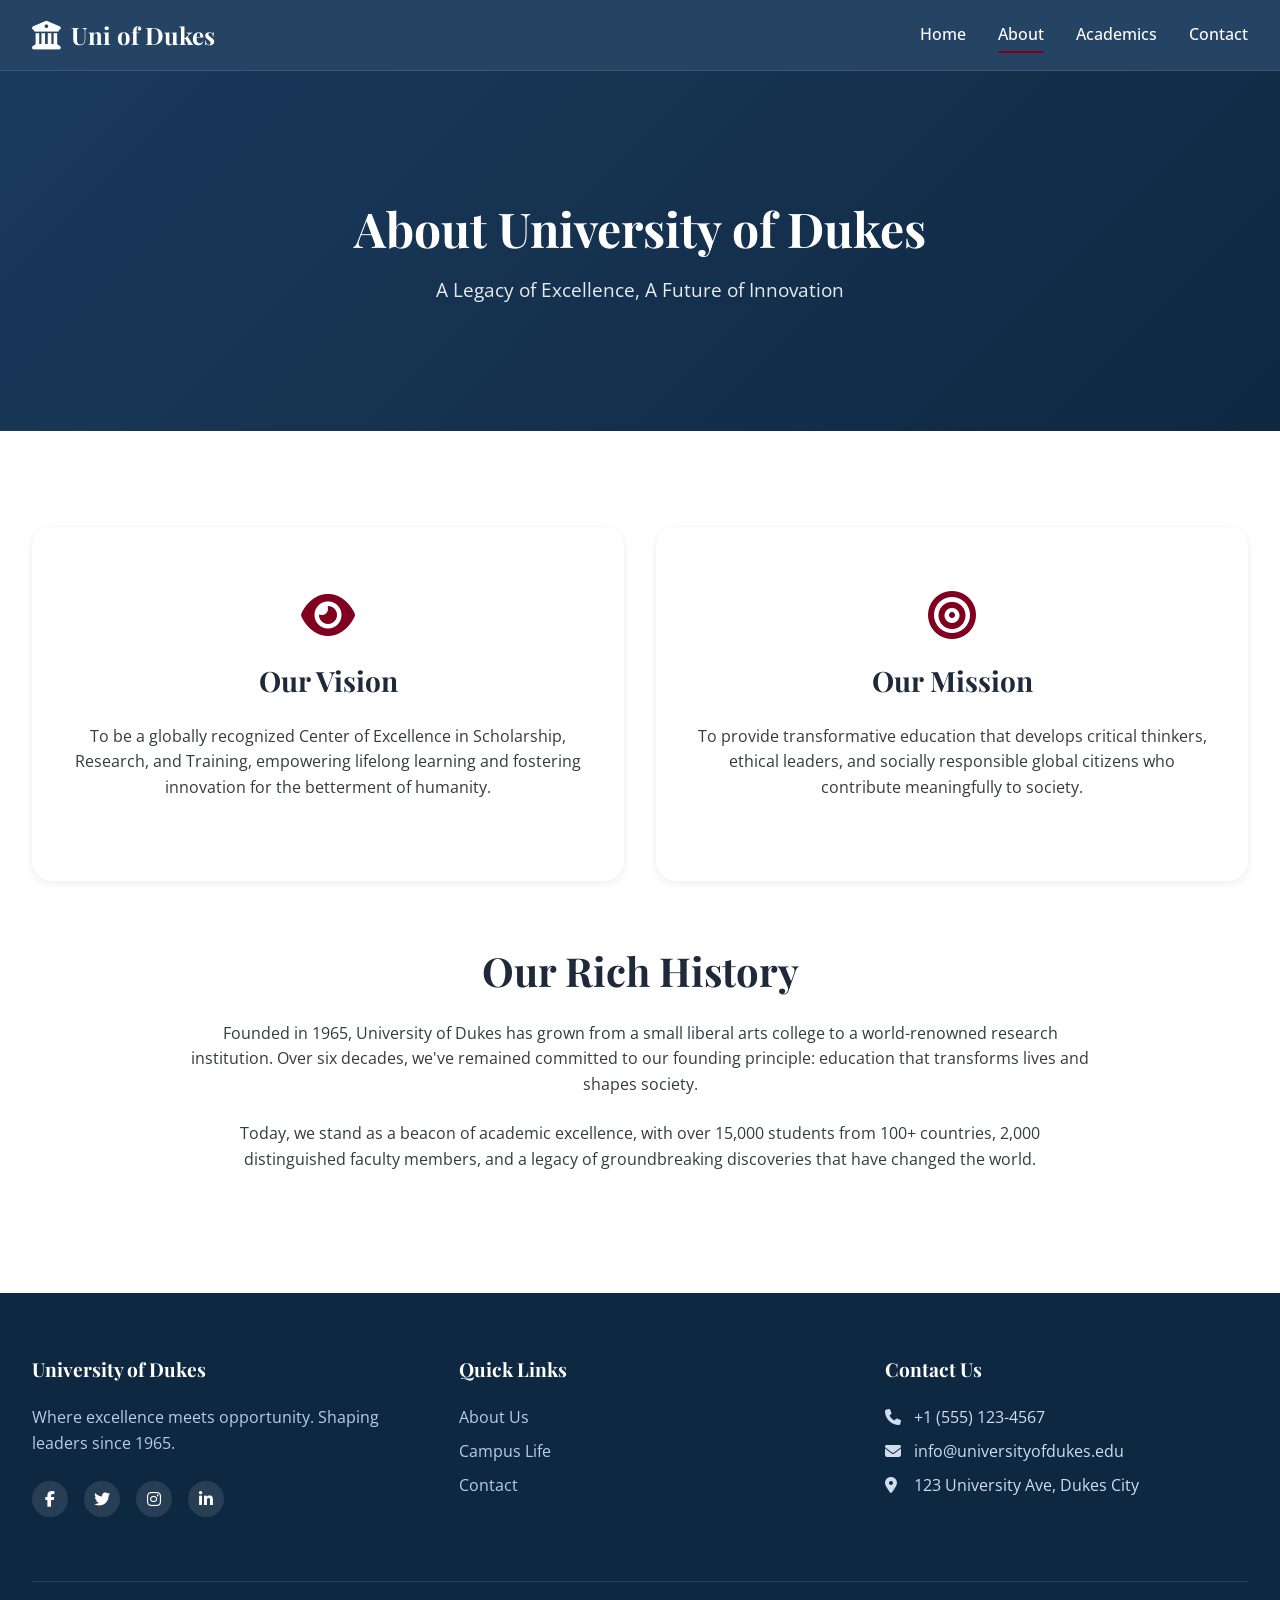
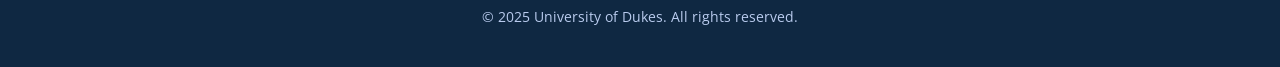
==== commit fc16cce1: "Modified all pages" ====
--- a/about.html
+++ b/about.html
@@ -21,7 +21,7 @@
             <ul class="nav-menu">
                 <li><a href="index.html" class="nav-link">Home</a></li>
                 <li><a href="about.html" class="nav-link active">About</a></li>
-                <li><a href="campus-life.html" class="nav-link">Campus Life</a></li>
+                <li><a href="academics.html" class="nav-link">Academics</a></li>
                 <li><a href="contact.html" class="nav-link">Contact</a></li>
             </ul>
             <div class="hamburger">
--- a/css/style.css
+++ b/css/style.css
@@ -771,42 +771,6 @@
     text-align: center;
 }
 
-/* CONTACT PAGE - OFFICE HOURS */
-.office-hours {
-    background: var(--white);
-    border-radius: var(--radius-lg);
-    padding: var(--spacing-lg);
-    margin-bottom: var(--spacing-xl);
-    text-align: center;
-    box-shadow: var(--shadow-sm);
-}
-
-.office-hours h3 {
-    color: var(--secondary);
-    margin-bottom: var(--spacing-md);
-}
-
-.office-hours h3 i {
-    color: var(--primary);
-    margin-right: var(--spacing-xs);
-}
-
-.hours-list {
-    max-width: 400px;
-    margin: 0 auto;
-}
-
-.hours-list li {
-    display: flex;
-    justify-content: space-between;
-    padding: var(--spacing-xs) 0;
-    border-bottom: 1px solid var(--gray-light);
-}
-
-.hours-list li:last-child {
-    border-bottom: none;
-}
-
 /* CONTACT PAGE - MAP */
 .map-container {
     border-radius: var(--radius-lg);
